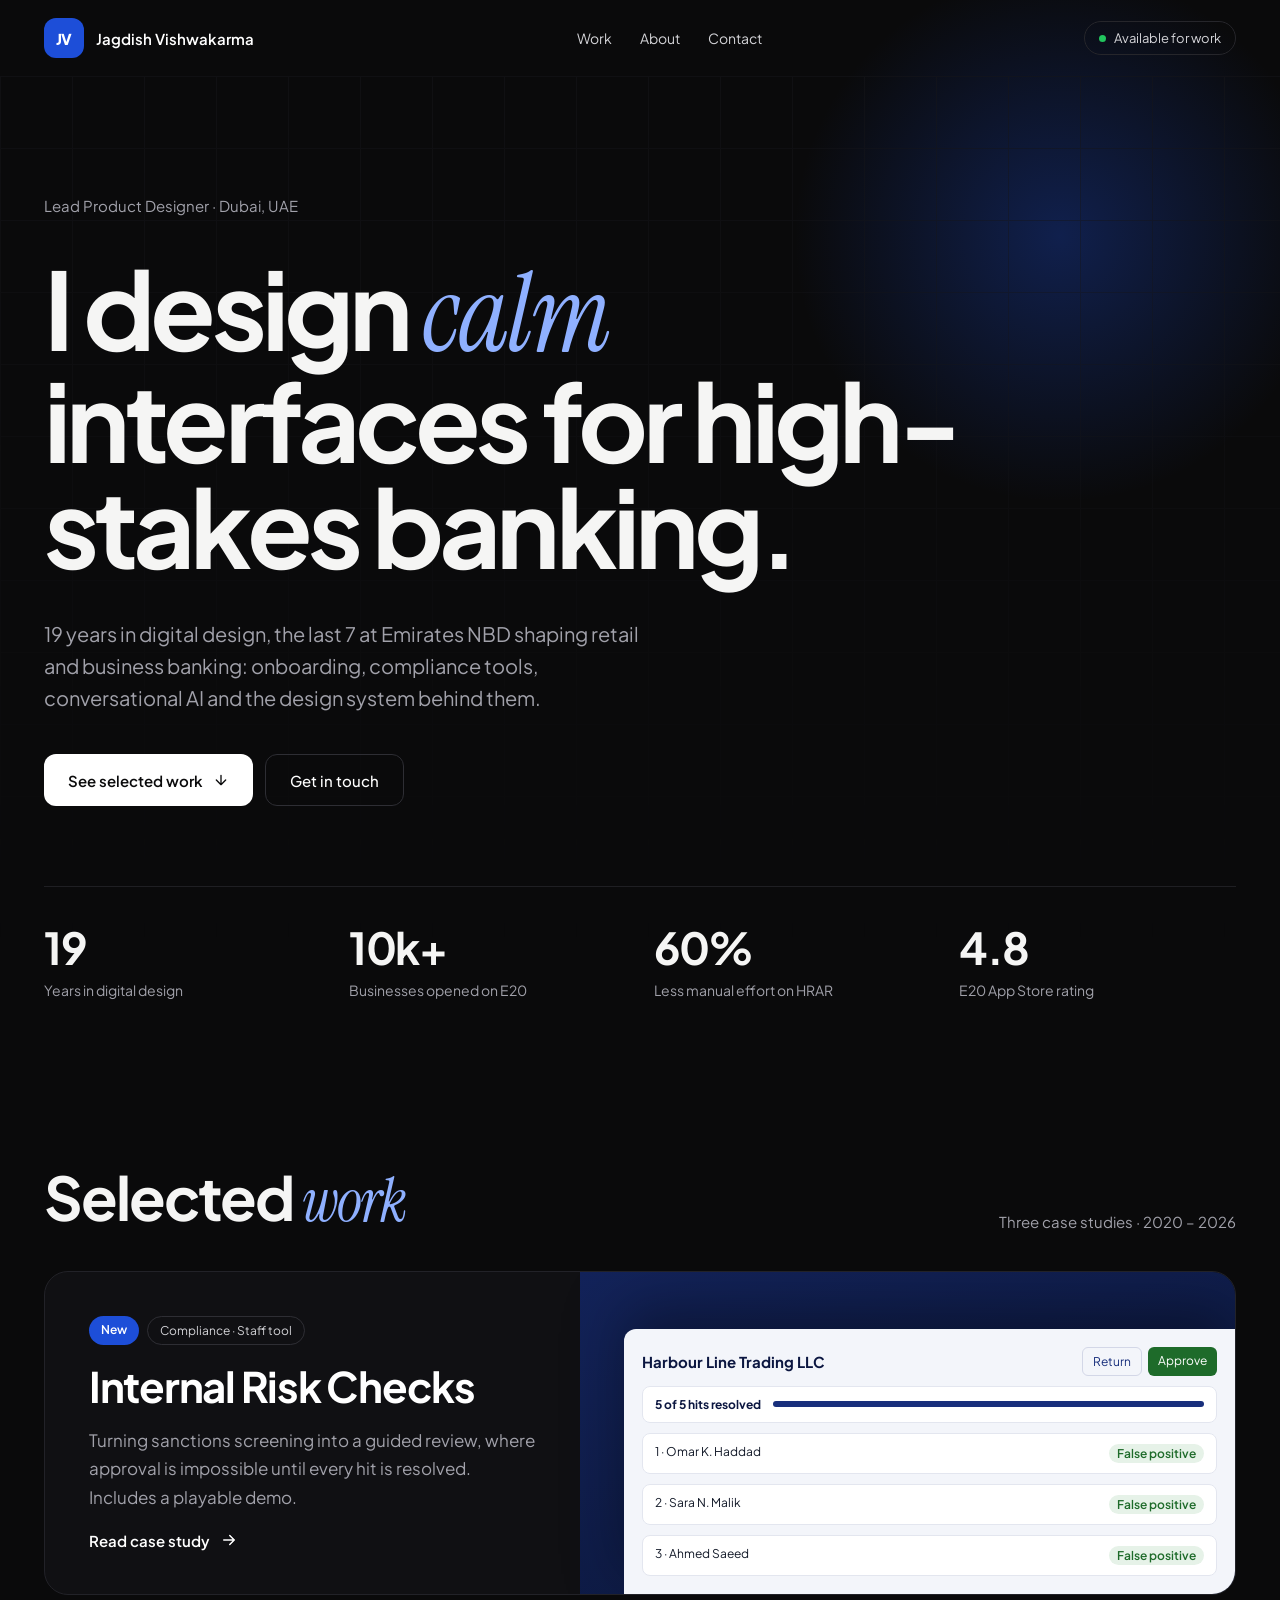
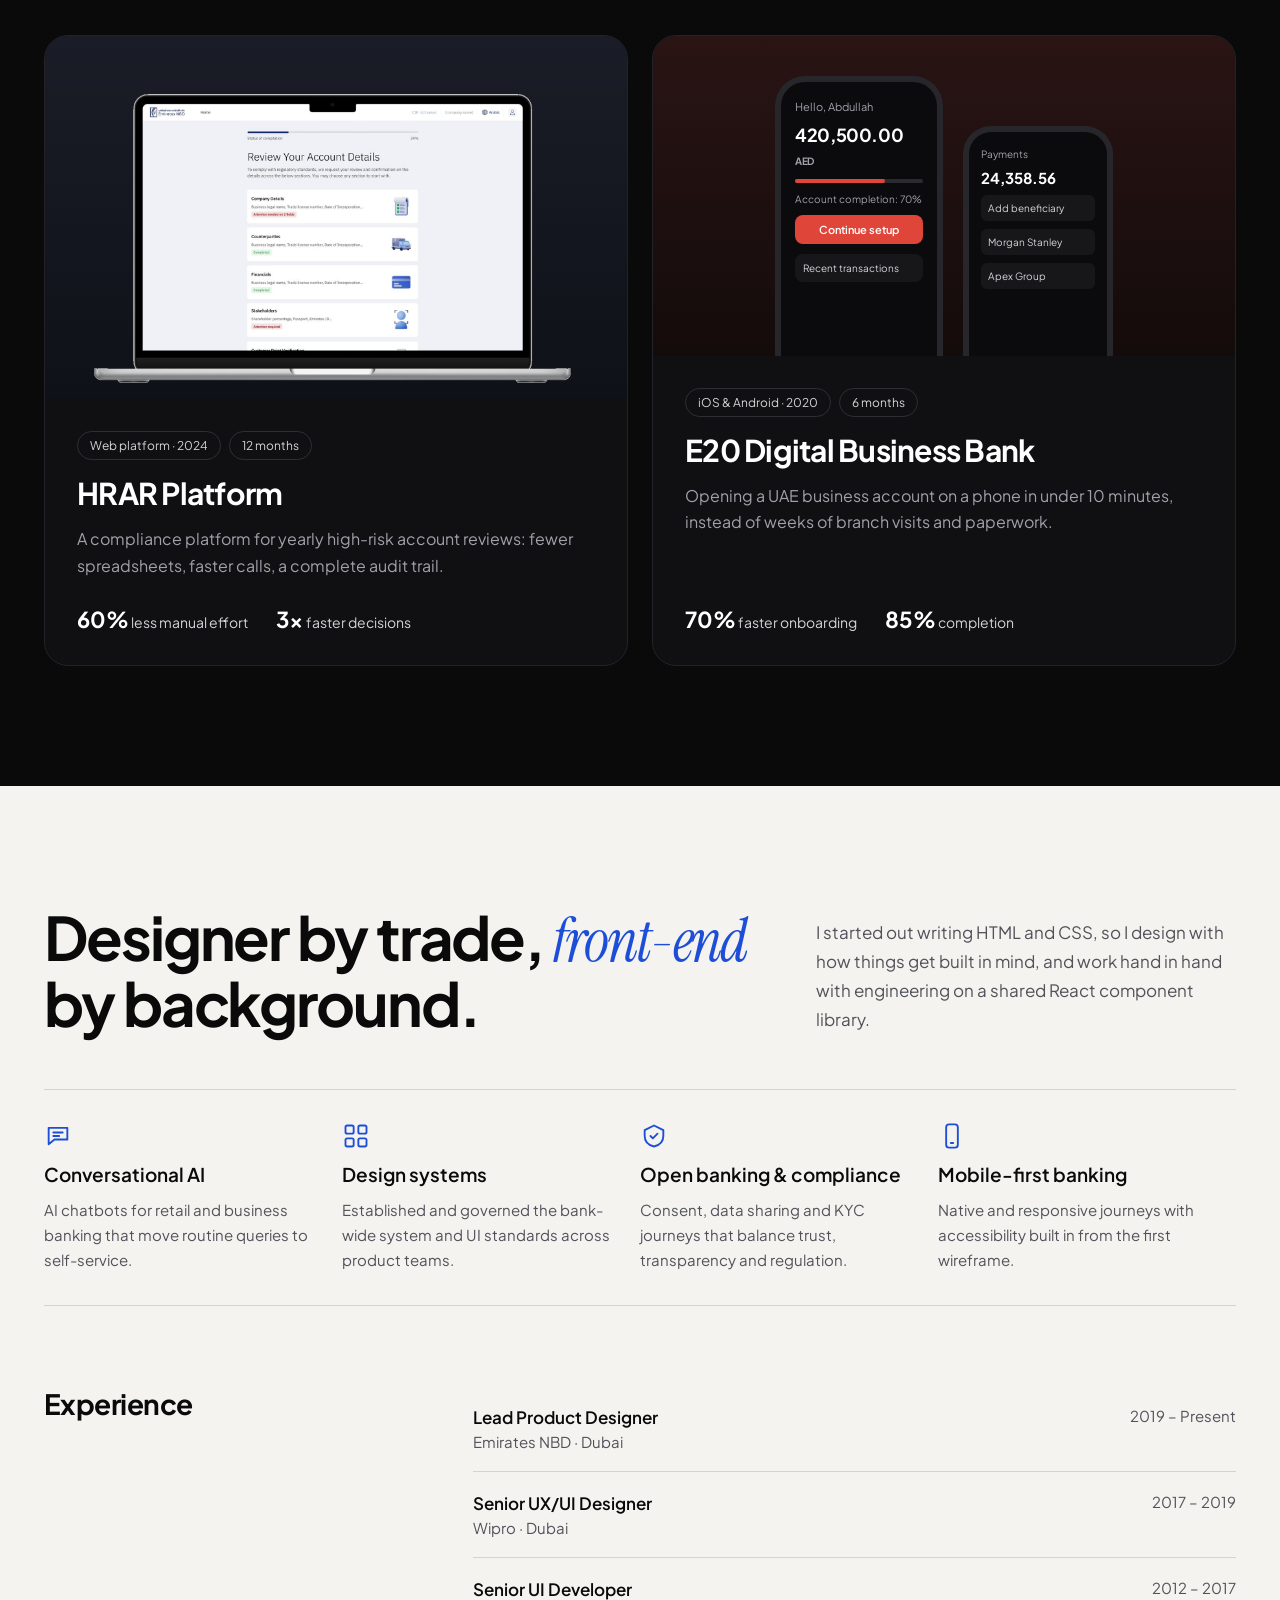
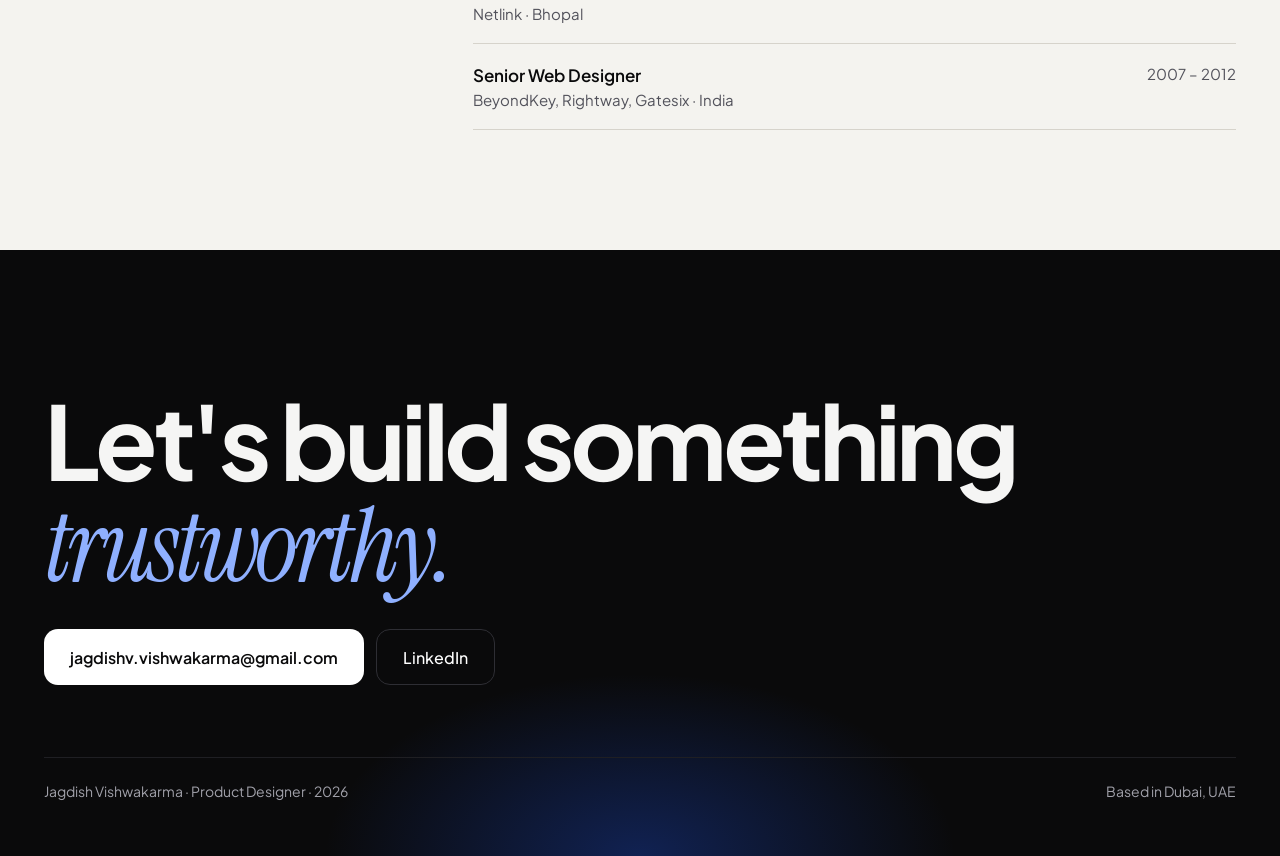
==== index.html @ 9ff54537 "Publish portfolio site Co-Authored-By: Claude Opus 5.5 <noreply@anthropic.com> Claude-Session: https" ====
<!doctype html>
<html lang="en">
<head>
<meta charset="utf-8">
<meta name="viewport" content="width=device-width, initial-scale=1">
<title>Jagdish Vishwakarma — Lead Product Designer</title>
<meta name="description" content="Lead Product Designer in Dubai. 19 years designing banking onboarding, compliance tools, conversational AI and design systems.">
<meta property="og:title" content="Jagdish Vishwakarma — Lead Product Designer">
<meta property="og:description" content="Lead Product Designer in Dubai. 19 years designing banking onboarding, compliance tools, conversational AI and design systems.">
<meta property="og:type" content="website">
<meta name="theme-color" content="#0A0A0B">
<link rel="icon" href="data:image/svg+xml,%3Csvg xmlns='http://www.w3.org/2000/svg' viewBox='0 0 64 64'%3E%3Crect width='64' height='64' rx='16' fill='%231D4ED8'/%3E%3Ctext x='32' y='42' font-family='Arial' font-weight='800' font-size='26' fill='white' text-anchor='middle'%3EJV%3C/text%3E%3C/svg%3E">
<link rel="preconnect" href="https://fonts.googleapis.com">
<link href="https://fonts.googleapis.com/css2?family=Instrument+Serif:ital@0;1&amp;family=Plus+Jakarta+Sans:wght@400;500;600;700;800&amp;display=swap" rel="stylesheet">
<style>
body{margin:0;background:#0A0A0B}
*{box-sizing:border-box}
a{color:#8FB0FF}a:hover{color:#C2D3FF}
a:focus-visible,button:focus-visible{outline:2px solid #6E95FF;outline-offset:3px}
@keyframes rise{from{opacity:0;transform:translateY(18px)}to{opacity:1;transform:none}}
@keyframes pulse{0%,100%{opacity:1}50%{opacity:.35}}
.rise{animation:rise .9s cubic-bezier(.2,.7,.2,1) both}
.card-link{transition:transform .35s cubic-bezier(.2,.7,.2,1),border-color .35s}
.card-link:hover{transform:translateY(-4px);border-color:#3A4870 !important}
@media (prefers-reduced-motion: reduce){.rise,.card-link{animation:none;transition:none}}
</style>
</head>
<body>
<div style="font-family: 'Plus Jakarta Sans', 'Segoe UI', sans-serif; background: #0A0A0B; color: #F5F5F4; overflow: hidden">

  <!-- Nav -->
  <header style="position: relative; z-index: 2">
    <div style="max-width: 1240px; margin: 0 auto; padding: 0 24px; min-height: 76px; display: flex; align-items: center; justify-content: space-between; gap: 16px; flex-wrap: wrap">
      <a href="./" aria-label="Jagdish Vishwakarma, home" style="display: flex; align-items: center; gap: 12px; color: #FFFFFF; text-decoration: none">
        <span style="width: 40px; height: 40px; border-radius: 12px; background: #1D4ED8; display: flex; align-items: center; justify-content: center; font-weight: 800; font-size: 15px; letter-spacing: -0.02em">JV</span>
        <span style="font-weight: 600; font-size: 15px">Jagdish Vishwakarma</span>
      </a>
      <nav aria-label="Main" style="display: flex; align-items: center; gap: 28px; font-size: 14px">
        <a href="#work" style="color: #D4D4D8; text-decoration: none">Work</a>
        <a href="#about" style="color: #D4D4D8; text-decoration: none">About</a>
        <a href="#contact" style="color: #D4D4D8; text-decoration: none">Contact</a>
      </nav>
      <span style="display: flex; align-items: center; gap: 8px; font-size: 13px; color: #D4D4D8; border: 1px solid #26262B; border-radius: 999px; padding: 8px 14px"><span style="width: 7px; height: 7px; border-radius: 50%; background: #22C55E; animation: pulse 2.4s infinite"></span>Available for work</span>
    </div>
  </header>

  <!-- Hero -->
  <section style="position: relative">
    <div aria-hidden="true" style="position: absolute; top: -220px; right: -160px; width: 760px; height: 760px; border-radius: 50%; background: radial-gradient(closest-side, rgba(29,78,216,0.32), rgba(29,78,216,0) 70%); pointer-events: none"></div>
    <div aria-hidden="true" style="position: absolute; inset: 0; background-image: linear-gradient(#16161A 1px, transparent 1px), linear-gradient(90deg, #16161A 1px, transparent 1px); background-size: 72px 72px; opacity: .55; pointer-events: none; mask-image: linear-gradient(180deg, #000 0%, transparent 85%); -webkit-mask-image: linear-gradient(180deg, #000 0%, transparent 85%)"></div>
    <div style="position: relative; max-width: 1240px; margin: 0 auto; padding: 120px 24px 96px; display: flex; flex-direction: column; gap: 40px">
      <span class="rise" style="font-size: 15px; color: #A1A1AA; display: flex; align-items: center; gap: 10px">Lead Product Designer · Dubai, UAE</span>
      <h1 class="rise" style="animation-delay: .08s; margin: 0; font-size: clamp(48px, 8.4vw, 118px); line-height: 0.98; font-weight: 700; letter-spacing: -0.045em; max-width: 1100px; text-wrap: balance">I design <span style="font-family: 'Instrument Serif', Georgia, serif; font-style: italic; font-weight: 400; letter-spacing: -0.02em; color: #8FB0FF">calm</span> interfaces for high-stakes banking.</h1>
      <p class="rise" style="animation-delay: .16s; margin: 0; max-width: 620px; font-size: 20px; line-height: 1.6; color: #A1A1AA; text-wrap: pretty">19 years in digital design, the last 7 at Emirates NBD shaping retail and business banking: onboarding, compliance tools, conversational AI and the design system behind them.</p>
      <div class="rise" style="animation-delay: .24s; display: flex; flex-wrap: wrap; gap: 12px">
        <a href="#work" style="min-height: 52px; padding: 0 24px; border-radius: 12px; background: #FFFFFF; color: #0A0A0B; text-decoration: none; font-size: 15px; font-weight: 600; display: flex; align-items: center; gap: 10px">See selected work
          <svg width="16" height="16" viewBox="0 0 24 24" fill="none" stroke="currentColor" stroke-width="2" stroke-linecap="round" stroke-linejoin="round"><path d="M12 5v14M5 12l7 7 7-7"></path></svg>
        </a>
        <a href="mailto:jagdishv.vishwakarma@gmail.com" style="min-height: 52px; padding: 0 24px; border-radius: 12px; border: 1px solid #2E2E34; color: #FFFFFF; text-decoration: none; font-size: 15px; font-weight: 500; display: flex; align-items: center">Get in touch</a>
      </div>

      <dl class="rise" style="animation-delay: .32s; margin: 40px 0 0; border-top: 1px solid #1F1F23; padding-top: 32px; display: grid; grid-template-columns: repeat(auto-fit, minmax(min(200px, 100%), 1fr)); gap: 28px">
        <div style="display: flex; flex-direction: column-reverse; gap: 6px"><dt style="font-size: 14px; color: #A1A1AA">Years in digital design</dt><dd style="margin: 0; font-size: 44px; font-weight: 700; letter-spacing: -0.03em">19</dd></div>
        <div style="display: flex; flex-direction: column-reverse; gap: 6px"><dt style="font-size: 14px; color: #A1A1AA">Businesses opened on E20</dt><dd style="margin: 0; font-size: 44px; font-weight: 700; letter-spacing: -0.03em">10k+</dd></div>
        <div style="display: flex; flex-direction: column-reverse; gap: 6px"><dt style="font-size: 14px; color: #A1A1AA">Less manual effort on HRAR</dt><dd style="margin: 0; font-size: 44px; font-weight: 700; letter-spacing: -0.03em">60%</dd></div>
        <div style="display: flex; flex-direction: column-reverse; gap: 6px"><dt style="font-size: 14px; color: #A1A1AA">E20 App Store rating</dt><dd style="margin: 0; font-size: 44px; font-weight: 700; letter-spacing: -0.03em">4.8</dd></div>
      </dl>
    </div>
  </section>

  <!-- Selected work -->
  <section id="work" style="background: #0A0A0B">
    <div style="max-width: 1240px; margin: 0 auto; padding: 72px 24px 120px; display: flex; flex-direction: column; gap: 40px">
      <div style="display: flex; flex-wrap: wrap; justify-content: space-between; align-items: flex-end; gap: 16px">
        <h2 style="margin: 0; font-size: clamp(36px, 5vw, 60px); line-height: 1; font-weight: 700; letter-spacing: -0.035em">Selected <span style="font-family: 'Instrument Serif', Georgia, serif; font-style: italic; font-weight: 400; color: #8FB0FF">work</span></h2>
        <span style="font-size: 15px; color: #A1A1AA">Three case studies · 2020 – 2026</span>
      </div>

      <!-- Featured: Risk checks -->
      <a href="risk-checks.html" class="card-link" style="display: flex; flex-wrap: wrap; text-decoration: none; color: inherit; background: #101013; border: 1px solid #222228; border-radius: 24px; overflow: hidden">
        <div style="flex: 1 1 400px; min-width: 0; padding: 44px; display: flex; flex-direction: column; gap: 20px; justify-content: space-between">
          <div style="display: flex; flex-direction: column; gap: 18px">
            <span style="display: flex; flex-wrap: wrap; gap: 8px">
              <span style="font-size: 12px; font-weight: 600; color: #FFFFFF; background: #1D4ED8; border-radius: 999px; padding: 6px 12px">New</span>
              <span style="font-size: 12px; color: #D4D4D8; border: 1px solid #2E2E34; border-radius: 999px; padding: 6px 12px">Compliance · Staff tool</span>
            </span>
            <h3 style="margin: 0; font-size: clamp(30px, 3.4vw, 42px); line-height: 1.08; font-weight: 700; letter-spacing: -0.03em; color: #FFFFFF">Internal Risk Checks</h3>
            <p style="margin: 0; font-size: 17px; line-height: 1.65; color: #A1A1AA">Turning sanctions screening into a guided review, where approval is impossible until every hit is resolved. Includes a playable demo.</p>
          </div>
          <span style="display: flex; align-items: center; gap: 10px; font-size: 15px; font-weight: 600; color: #FFFFFF">Read case study
            <svg width="18" height="18" viewBox="0 0 24 24" fill="none" stroke="currentColor" stroke-width="2" stroke-linecap="round" stroke-linejoin="round"><path d="M5 12h14M13 6l6 6-6 6"></path></svg>
          </span>
        </div>
        <div style="flex: 1.3 1 480px; min-width: 0; background: linear-gradient(160deg, #13235A 0%, #0B1638 100%); padding: 44px 0 0 44px; display: flex; align-items: flex-end">
          <div style="width: 100%; background: #F3F5FA; border-radius: 12px 0 0 0; padding: 18px; color: #111827; font-size: 12px; display: flex; flex-direction: column; gap: 10px; box-shadow: 0 -20px 60px rgba(0,0,0,0.35)">
            <div style="display: flex; justify-content: space-between; align-items: center; gap: 12px; flex-wrap: wrap">
              <strong style="font-size: 15px; color: #0B1640">Harbour Line Trading LLC</strong>
              <span style="display: flex; gap: 6px"><span style="padding: 6px 10px; border-radius: 6px; border: 1px solid #D3D7E7; color: #182F7C">Return</span><span style="padding: 6px 10px; border-radius: 6px; background: #1E6B2A; color: #FFFFFF">Approve</span></span>
            </div>
            <div style="background: #FFFFFF; border: 1px solid #E3E6EF; border-radius: 8px; padding: 10px 12px; display: flex; align-items: center; gap: 12px"><strong style="color: #0B1640">5 of 5 hits resolved</strong><span style="flex: 1; height: 6px; background: #182F7C; border-radius: 99px"></span></div>
            <div style="background: #FFFFFF; border: 1px solid #E3E6EF; border-radius: 8px; padding: 10px 12px; display: flex; justify-content: space-between"><span>1 · Omar K. Haddad</span><span style="font-weight: 600; color: #1E6B2A; background: #E6F2E8; border-radius: 99px; padding: 2px 8px">False positive</span></div>
            <div style="background: #FFFFFF; border: 1px solid #E3E6EF; border-radius: 8px; padding: 10px 12px; display: flex; justify-content: space-between"><span>2 · Sara N. Malik</span><span style="font-weight: 600; color: #1E6B2A; background: #E6F2E8; border-radius: 99px; padding: 2px 8px">False positive</span></div>
            <div style="background: #FFFFFF; border: 1px solid #E3E6EF; border-radius: 8px; padding: 10px 12px; display: flex; justify-content: space-between"><span>3 · Ahmed Saeed</span><span style="font-weight: 600; color: #1E6B2A; background: #E6F2E8; border-radius: 99px; padding: 2px 8px">False positive</span></div>
          </div>
        </div>
      </a>

      <div style="display: grid; grid-template-columns: repeat(auto-fit, minmax(min(460px, 100%), 1fr)); gap: 24px">
        <!-- HRAR -->
        <a href="hrar.html" class="card-link" style="display: flex; flex-direction: column; text-decoration: none; color: inherit; background: #101013; border: 1px solid #222228; border-radius: 24px; overflow: hidden">
          <div style="background: linear-gradient(180deg, #1A1D27 0%, #0F1118 100%); padding: 40px 32px 0; display: flex; justify-content: center; align-items: flex-end; min-height: 300px">
            <img src="assets/hrar-laptop-review.png" alt="HRAR review screen on a laptop" style="width: 100%; max-width: 520px; display: block">
          </div>
          <div style="padding: 32px; display: flex; flex-direction: column; gap: 14px; flex: 1">
            <span style="display: flex; flex-wrap: wrap; gap: 8px"><span style="font-size: 12px; color: #D4D4D8; border: 1px solid #2E2E34; border-radius: 999px; padding: 6px 12px">Web platform · 2024</span><span style="font-size: 12px; color: #D4D4D8; border: 1px solid #2E2E34; border-radius: 999px; padding: 6px 12px">12 months</span></span>
            <h3 style="margin: 0; font-size: 30px; font-weight: 700; letter-spacing: -0.025em; color: #FFFFFF">HRAR Platform</h3>
            <p style="margin: 0; font-size: 16px; line-height: 1.65; color: #A1A1AA">A compliance platform for yearly high-risk account reviews: fewer spreadsheets, faster calls, a complete audit trail.</p>
            <span style="margin-top: auto; padding-top: 12px; display: flex; gap: 28px; flex-wrap: wrap; font-size: 14px; color: #D4D4D8"><span><strong style="font-size: 22px; color: #FFFFFF">60%</strong> less manual effort</span><span><strong style="font-size: 22px; color: #FFFFFF">3×</strong> faster decisions</span></span>
          </div>
        </a>

        <!-- E20 -->
        <a href="e20.html" class="card-link" style="display: flex; flex-direction: column; text-decoration: none; color: inherit; background: #101013; border: 1px solid #222228; border-radius: 24px; overflow: hidden">
          <div style="background: linear-gradient(180deg, #2A1414 0%, #140B0B 100%); padding: 40px 32px 0; display: flex; justify-content: center; align-items: flex-end; gap: 20px; min-height: 300px; overflow: hidden">
            <div style="width: 168px; height: 280px; flex: none; background: #0B0B0D; border: 6px solid #26262B; border-bottom: 0; border-radius: 30px 30px 0 0; padding: 18px 14px 0; display: flex; flex-direction: column; gap: 10px">
              <span style="font-size: 11px; color: #A1A1AA">Hello, Abdullah</span>
              <span style="font-size: 18px; font-weight: 700; color: #FFFFFF; letter-spacing: -0.02em">420,500.00 <span style="font-size: 10px; color: #A1A1AA">AED</span></span>
              <span style="height: 4px; background: #2A2A30; border-radius: 99px; display: flex"><span style="width: 70%; background: #E0453A; border-radius: 99px"></span></span>
              <span style="font-size: 10px; color: #A1A1AA">Account completion: 70%</span>
              <span style="background: #E0453A; color: #FFFFFF; border-radius: 8px; padding: 8px; font-size: 11px; font-weight: 600; text-align: center">Continue setup</span>
              <span style="background: #17171A; border-radius: 8px; padding: 8px; font-size: 10px; color: #D4D4D8">Recent transactions</span>
            </div>
            <div style="width: 150px; height: 230px; flex: none; background: #0B0B0D; border: 6px solid #26262B; border-bottom: 0; border-radius: 28px 28px 0 0; padding: 16px 12px 0; display: flex; flex-direction: column; gap: 8px">
              <span style="font-size: 10px; color: #A1A1AA">Payments</span>
              <span style="font-size: 15px; font-weight: 700; color: #FFFFFF">24,358.56</span>
              <span style="background: #17171A; border-radius: 6px; padding: 7px; font-size: 10px; color: #D4D4D8">Add beneficiary</span>
              <span style="background: #17171A; border-radius: 6px; padding: 7px; font-size: 10px; color: #D4D4D8">Morgan Stanley</span>
              <span style="background: #17171A; border-radius: 6px; padding: 7px; font-size: 10px; color: #D4D4D8">Apex Group</span>
            </div>
          </div>
          <div style="padding: 32px; display: flex; flex-direction: column; gap: 14px; flex: 1">
            <span style="display: flex; flex-wrap: wrap; gap: 8px"><span style="font-size: 12px; color: #D4D4D8; border: 1px solid #2E2E34; border-radius: 999px; padding: 6px 12px">iOS &amp; Android · 2020</span><span style="font-size: 12px; color: #D4D4D8; border: 1px solid #2E2E34; border-radius: 999px; padding: 6px 12px">6 months</span></span>
            <h3 style="margin: 0; font-size: 30px; font-weight: 700; letter-spacing: -0.025em; color: #FFFFFF">E20 Digital Business Bank</h3>
            <p style="margin: 0; font-size: 16px; line-height: 1.65; color: #A1A1AA">Opening a UAE business account on a phone in under 10 minutes, instead of weeks of branch visits and paperwork.</p>
            <span style="margin-top: auto; padding-top: 12px; display: flex; gap: 28px; flex-wrap: wrap; font-size: 14px; color: #D4D4D8"><span><strong style="font-size: 22px; color: #FFFFFF">70%</strong> faster onboarding</span><span><strong style="font-size: 22px; color: #FFFFFF">85%</strong> completion</span></span>
          </div>
        </a>
      </div>
    </div>
  </section>

  <!-- What I bring -->
  <section id="about" style="background: #F4F3EF; color: #0A0A0B">
    <div style="max-width: 1240px; margin: 0 auto; padding: 120px 24px; display: flex; flex-direction: column; gap: 56px">
      <div style="display: flex; flex-wrap: wrap; gap: 40px; justify-content: space-between; align-items: flex-end">
        <h2 style="margin: 0; max-width: 720px; font-size: clamp(36px, 5vw, 60px); line-height: 1.02; font-weight: 700; letter-spacing: -0.035em">Designer by trade, <span style="font-family: 'Instrument Serif', Georgia, serif; font-style: italic; font-weight: 400; color: #1D4ED8">front-end</span> by background.</h2>
        <p style="margin: 0; max-width: 420px; font-size: 17px; line-height: 1.7; color: #52525B">I started out writing HTML and CSS, so I design with how things get built in mind, and work hand in hand with engineering on a shared React component library.</p>
      </div>
      <div style="display: grid; grid-template-columns: repeat(auto-fit, minmax(min(260px, 100%), 1fr)); gap: 0; border-top: 1px solid #D6D3CB">
        <div style="padding: 32px 28px 32px 0; border-bottom: 1px solid #D6D3CB; display: flex; flex-direction: column; gap: 12px">
          <svg width="28" height="28" viewBox="0 0 24 24" fill="none" stroke="#1D4ED8" stroke-width="1.6" stroke-linecap="round" stroke-linejoin="round"><path d="M4 5h16v10H9l-5 4z"></path><path d="M8 9h8M8 12h5"></path></svg>
          <h3 style="margin: 0; font-size: 19px; font-weight: 600">Conversational AI</h3>
          <p style="margin: 0; font-size: 15px; line-height: 1.65; color: #52525B">AI chatbots for retail and business banking that move routine queries to self-service.</p>
        </div>
        <div style="padding: 32px 28px 32px 0; border-bottom: 1px solid #D6D3CB; display: flex; flex-direction: column; gap: 12px">
          <svg width="28" height="28" viewBox="0 0 24 24" fill="none" stroke="#1D4ED8" stroke-width="1.6" stroke-linecap="round" stroke-linejoin="round"><rect x="3" y="3" width="7" height="7" rx="1.5"></rect><rect x="14" y="3" width="7" height="7" rx="1.5"></rect><rect x="3" y="14" width="7" height="7" rx="1.5"></rect><rect x="14" y="14" width="7" height="7" rx="1.5"></rect></svg>
          <h3 style="margin: 0; font-size: 19px; font-weight: 600">Design systems</h3>
          <p style="margin: 0; font-size: 15px; line-height: 1.65; color: #52525B">Established and governed the bank-wide system and UI standards across product teams.</p>
        </div>
        <div style="padding: 32px 28px 32px 0; border-bottom: 1px solid #D6D3CB; display: flex; flex-direction: column; gap: 12px">
          <svg width="28" height="28" viewBox="0 0 24 24" fill="none" stroke="#1D4ED8" stroke-width="1.6" stroke-linecap="round" stroke-linejoin="round"><path d="M12 3l8 4v5c0 5-3.5 8-8 9-4.5-1-8-4-8-9V7z"></path><path d="M9 12l2 2 4-4"></path></svg>
          <h3 style="margin: 0; font-size: 19px; font-weight: 600">Open banking &amp; compliance</h3>
          <p style="margin: 0; font-size: 15px; line-height: 1.65; color: #52525B">Consent, data sharing and KYC journeys that balance trust, transparency and regulation.</p>
        </div>
        <div style="padding: 32px 28px 32px 0; border-bottom: 1px solid #D6D3CB; display: flex; flex-direction: column; gap: 12px">
          <svg width="28" height="28" viewBox="0 0 24 24" fill="none" stroke="#1D4ED8" stroke-width="1.6" stroke-linecap="round" stroke-linejoin="round"><rect x="7" y="2" width="10" height="20" rx="2.5"></rect><path d="M11 18h2"></path></svg>
          <h3 style="margin: 0; font-size: 19px; font-weight: 600">Mobile-first banking</h3>
          <p style="margin: 0; font-size: 15px; line-height: 1.65; color: #52525B">Native and responsive journeys with accessibility built in from the first wireframe.</p>
        </div>
      </div>

      <!-- Experience -->
      <div style="display: flex; flex-wrap: wrap; gap: 24px 48px; padding-top: 24px">
        <h3 style="flex: 1 1 280px; margin: 0; font-size: 28px; font-weight: 700; letter-spacing: -0.02em">Experience</h3>
        <ol style="flex: 2 1 560px; min-width: 0; list-style: none; margin: 0; padding: 0; display: flex; flex-direction: column">
          <li style="display: flex; flex-wrap: wrap; justify-content: space-between; gap: 8px 24px; padding: 20px 0; border-bottom: 1px solid #D6D3CB"><span style="display: flex; flex-direction: column; gap: 4px"><strong style="font-size: 17px; font-weight: 600">Lead Product Designer</strong><span style="font-size: 15px; color: #52525B">Emirates NBD · Dubai</span></span><span style="font-size: 15px; color: #52525B">2019 – Present</span></li>
          <li style="display: flex; flex-wrap: wrap; justify-content: space-between; gap: 8px 24px; padding: 20px 0; border-bottom: 1px solid #D6D3CB"><span style="display: flex; flex-direction: column; gap: 4px"><strong style="font-size: 17px; font-weight: 600">Senior UX/UI Designer</strong><span style="font-size: 15px; color: #52525B">Wipro · Dubai</span></span><span style="font-size: 15px; color: #52525B">2017 – 2019</span></li>
          <li style="display: flex; flex-wrap: wrap; justify-content: space-between; gap: 8px 24px; padding: 20px 0; border-bottom: 1px solid #D6D3CB"><span style="display: flex; flex-direction: column; gap: 4px"><strong style="font-size: 17px; font-weight: 600">Senior UI Developer</strong><span style="font-size: 15px; color: #52525B">Netlink · Bhopal</span></span><span style="font-size: 15px; color: #52525B">2012 – 2017</span></li>
          <li style="display: flex; flex-wrap: wrap; justify-content: space-between; gap: 8px 24px; padding: 20px 0; border-bottom: 1px solid #D6D3CB"><span style="display: flex; flex-direction: column; gap: 4px"><strong style="font-size: 17px; font-weight: 600">Senior Web Designer</strong><span style="font-size: 15px; color: #52525B">BeyondKey, Rightway, Gatesix · India</span></span><span style="font-size: 15px; color: #52525B">2007 – 2012</span></li>
        </ol>
      </div>
    </div>
  </section>

  <!-- Contact -->
  <footer id="contact" style="position: relative; background: #0A0A0B">
    <div aria-hidden="true" style="position: absolute; bottom: -260px; left: 50%; transform: translateX(-50%); width: 900px; height: 520px; border-radius: 50%; background: radial-gradient(closest-side, rgba(29,78,216,0.35), rgba(29,78,216,0) 70%); pointer-events: none"></div>
    <div style="position: relative; max-width: 1240px; margin: 0 auto; padding: 140px 24px 56px; display: flex; flex-direction: column; gap: 72px">
      <div style="display: flex; flex-direction: column; gap: 32px; align-items: flex-start">
        <h2 style="margin: 0; font-size: clamp(48px, 8vw, 112px); line-height: 0.98; font-weight: 700; letter-spacing: -0.045em">Let's build something <span style="font-family: 'Instrument Serif', Georgia, serif; font-style: italic; font-weight: 400; color: #8FB0FF">trustworthy.</span></h2>
        <div style="display: flex; flex-wrap: wrap; gap: 12px">
          <a href="mailto:jagdishv.vishwakarma@gmail.com" style="min-height: 56px; padding: 0 26px; border-radius: 14px; background: #FFFFFF; color: #0A0A0B; text-decoration: none; font-size: 16px; font-weight: 600; display: flex; align-items: center">jagdishv.vishwakarma@gmail.com</a>
          <a href="https://www.linkedin.com/in/jvishwakarma" style="min-height: 56px; padding: 0 26px; border-radius: 14px; border: 1px solid #2E2E34; color: #FFFFFF; text-decoration: none; font-size: 16px; font-weight: 500; display: flex; align-items: center">LinkedIn</a>
        </div>
      </div>
      <div style="border-top: 1px solid #1F1F23; padding-top: 24px; display: flex; flex-wrap: wrap; gap: 16px; justify-content: space-between; font-size: 14px; color: #A1A1AA">
        <span>Jagdish Vishwakarma · Product Designer · 2026</span>
        <span>Based in Dubai, UAE</span>
      </div>
    </div>
  </footer>
</div>
</body>
</html>
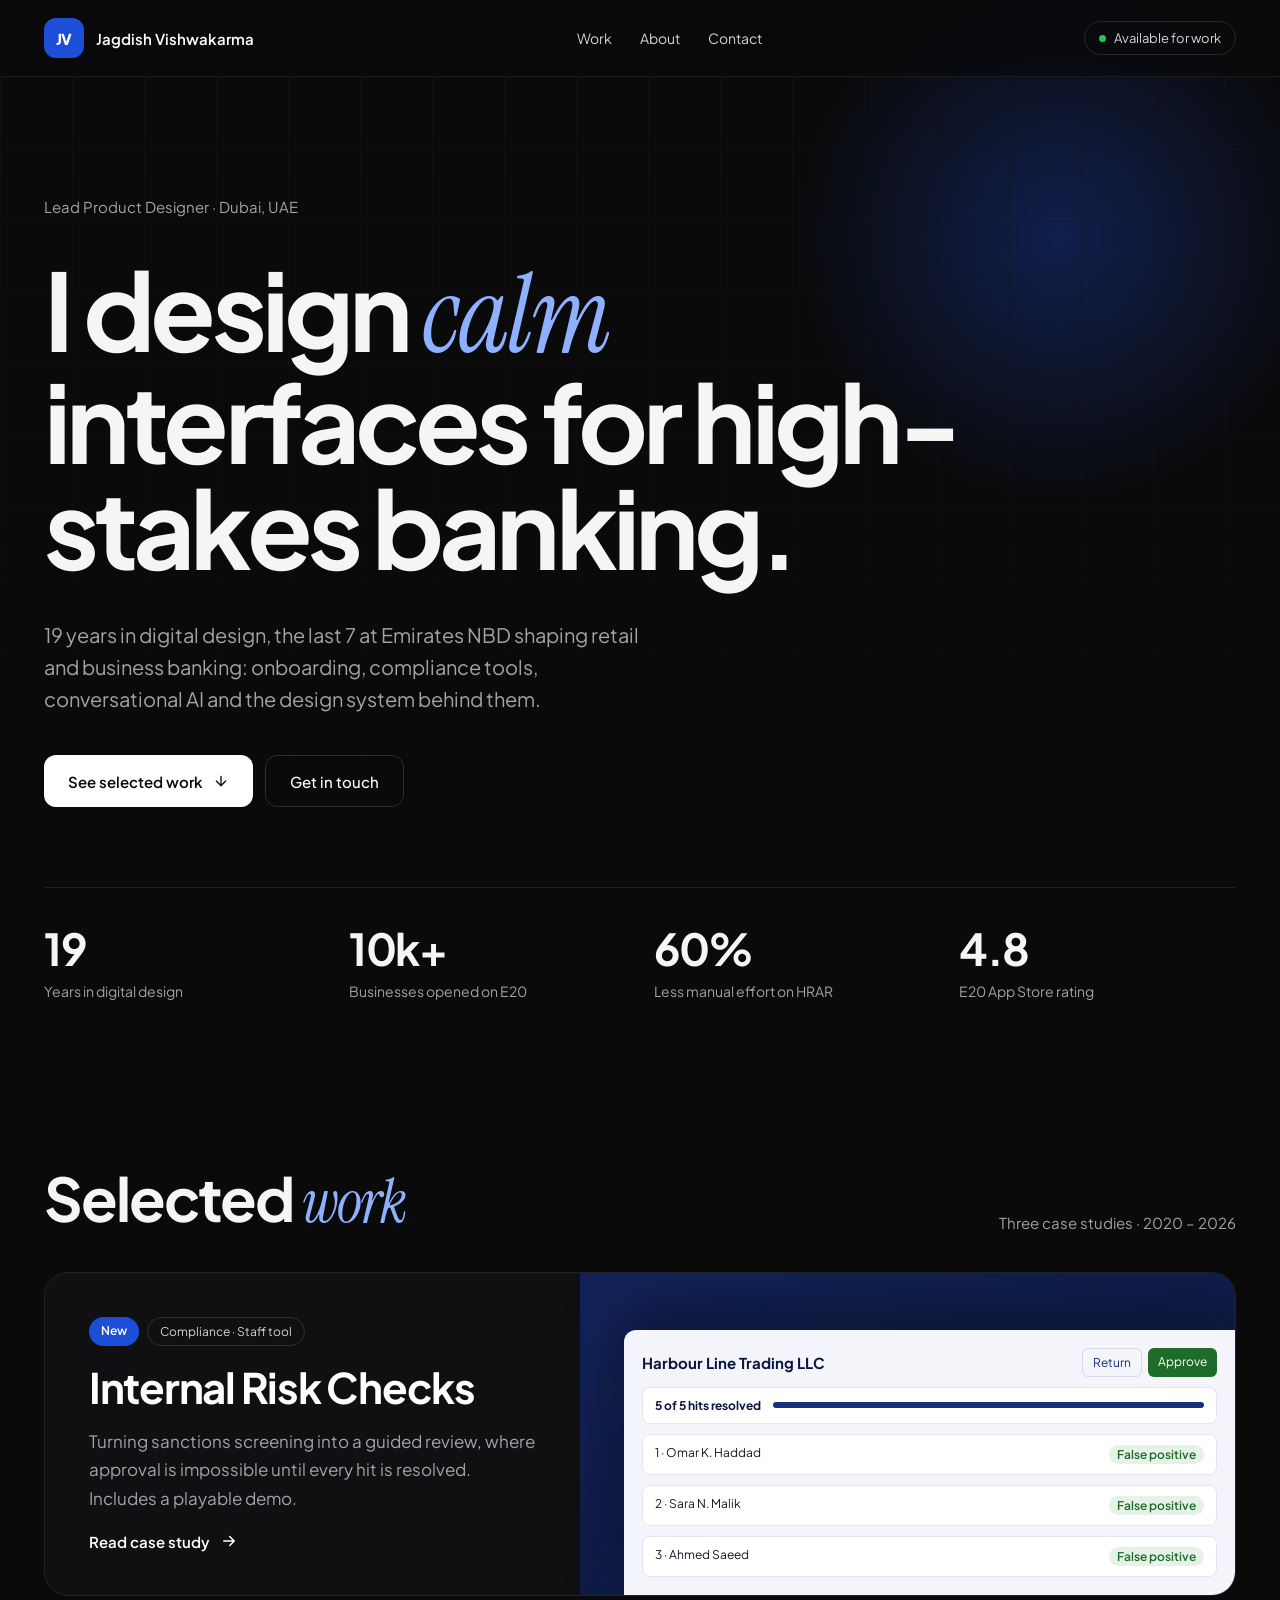
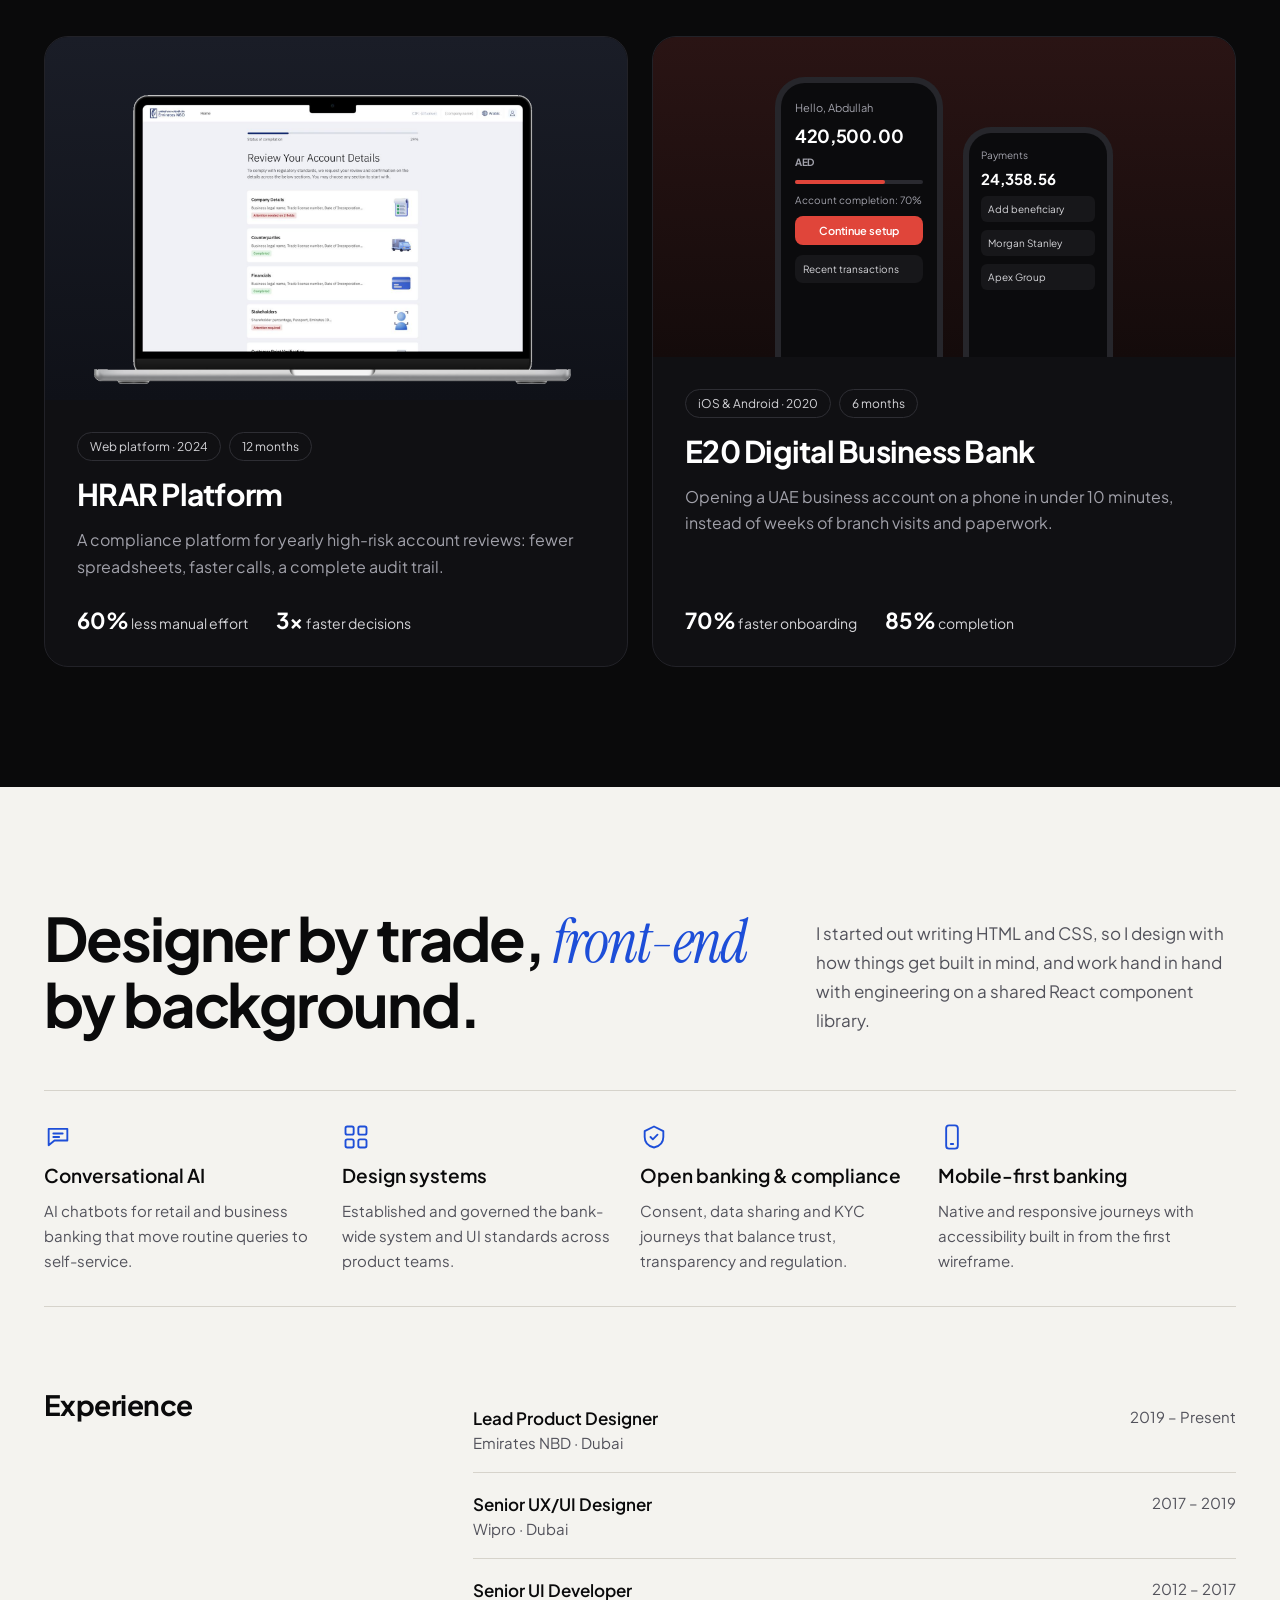
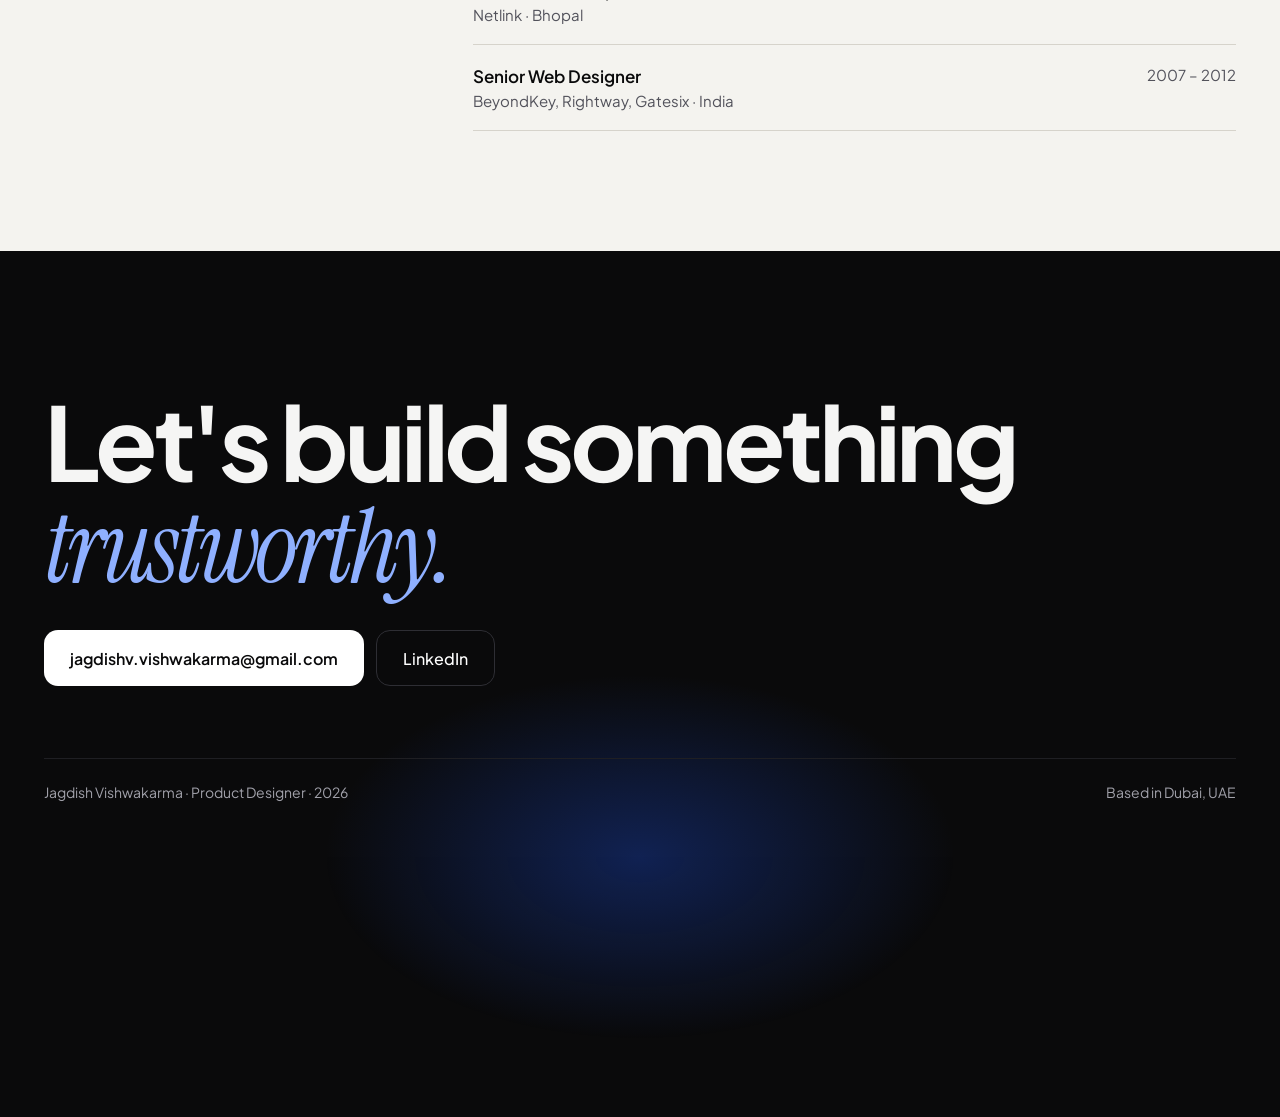
==== commit 3f7eee53: "Fix header disappearing after in-page navigation; make header sticky The page wrapper used overflow:" ====
--- a/index.html
+++ b/index.html
@@ -13,6 +13,9 @@
 <link rel="preconnect" href="https://fonts.googleapis.com">
 <link href="https://fonts.googleapis.com/css2?family=Instrument+Serif:ital@0;1&amp;family=Plus+Jakarta+Sans:wght@400;500;600;700;800&amp;display=swap" rel="stylesheet">
 <style>
+html{scroll-behavior:smooth}
+[id]{scroll-margin-top:84px}
+@media (max-width:640px){.hide-sm{display:none !important}}
 body{margin:0;background:#0A0A0B}
 *{box-sizing:border-box}
 a{color:#8FB0FF}a:hover{color:#C2D3FF}
@@ -22,25 +25,25 @@
 .rise{animation:rise .9s cubic-bezier(.2,.7,.2,1) both}
 .card-link{transition:transform .35s cubic-bezier(.2,.7,.2,1),border-color .35s}
 .card-link:hover{transform:translateY(-4px);border-color:#3A4870 !important}
-@media (prefers-reduced-motion: reduce){.rise,.card-link{animation:none;transition:none}}
+@media (prefers-reduced-motion: reduce){.rise,.card-link{animation:none;transition:none}html{scroll-behavior:auto}}
 </style>
 </head>
 <body>
-<div style="font-family: 'Plus Jakarta Sans', 'Segoe UI', sans-serif; background: #0A0A0B; color: #F5F5F4; overflow: hidden">
+<div style="font-family: 'Plus Jakarta Sans', 'Segoe UI', sans-serif; background: #0A0A0B; color: #F5F5F4; overflow-x: clip">
 
   <!-- Nav -->
-  <header style="position: relative; z-index: 2">
+  <header style="position: sticky; top: 0; z-index: 50; background: rgba(10,10,11,0.82); backdrop-filter: saturate(160%) blur(14px); -webkit-backdrop-filter: saturate(160%) blur(14px); border-bottom: 1px solid rgba(255,255,255,0.06)">
     <div style="max-width: 1240px; margin: 0 auto; padding: 0 24px; min-height: 76px; display: flex; align-items: center; justify-content: space-between; gap: 16px; flex-wrap: wrap">
       <a href="./" aria-label="Jagdish Vishwakarma, home" style="display: flex; align-items: center; gap: 12px; color: #FFFFFF; text-decoration: none">
         <span style="width: 40px; height: 40px; border-radius: 12px; background: #1D4ED8; display: flex; align-items: center; justify-content: center; font-weight: 800; font-size: 15px; letter-spacing: -0.02em">JV</span>
-        <span style="font-weight: 600; font-size: 15px">Jagdish Vishwakarma</span>
+        <span class="hide-sm" style="font-weight: 600; font-size: 15px">Jagdish Vishwakarma</span>
       </a>
       <nav aria-label="Main" style="display: flex; align-items: center; gap: 28px; font-size: 14px">
         <a href="#work" style="color: #D4D4D8; text-decoration: none">Work</a>
         <a href="#about" style="color: #D4D4D8; text-decoration: none">About</a>
         <a href="#contact" style="color: #D4D4D8; text-decoration: none">Contact</a>
       </nav>
-      <span style="display: flex; align-items: center; gap: 8px; font-size: 13px; color: #D4D4D8; border: 1px solid #26262B; border-radius: 999px; padding: 8px 14px"><span style="width: 7px; height: 7px; border-radius: 50%; background: #22C55E; animation: pulse 2.4s infinite"></span>Available for work</span>
+      <span class="hide-sm" style="display: flex; align-items: center; gap: 8px; font-size: 13px; color: #D4D4D8; border: 1px solid #26262B; border-radius: 999px; padding: 8px 14px"><span style="width: 7px; height: 7px; border-radius: 50%; background: #22C55E; animation: pulse 2.4s infinite"></span>Available for work</span>
     </div>
   </header>
 
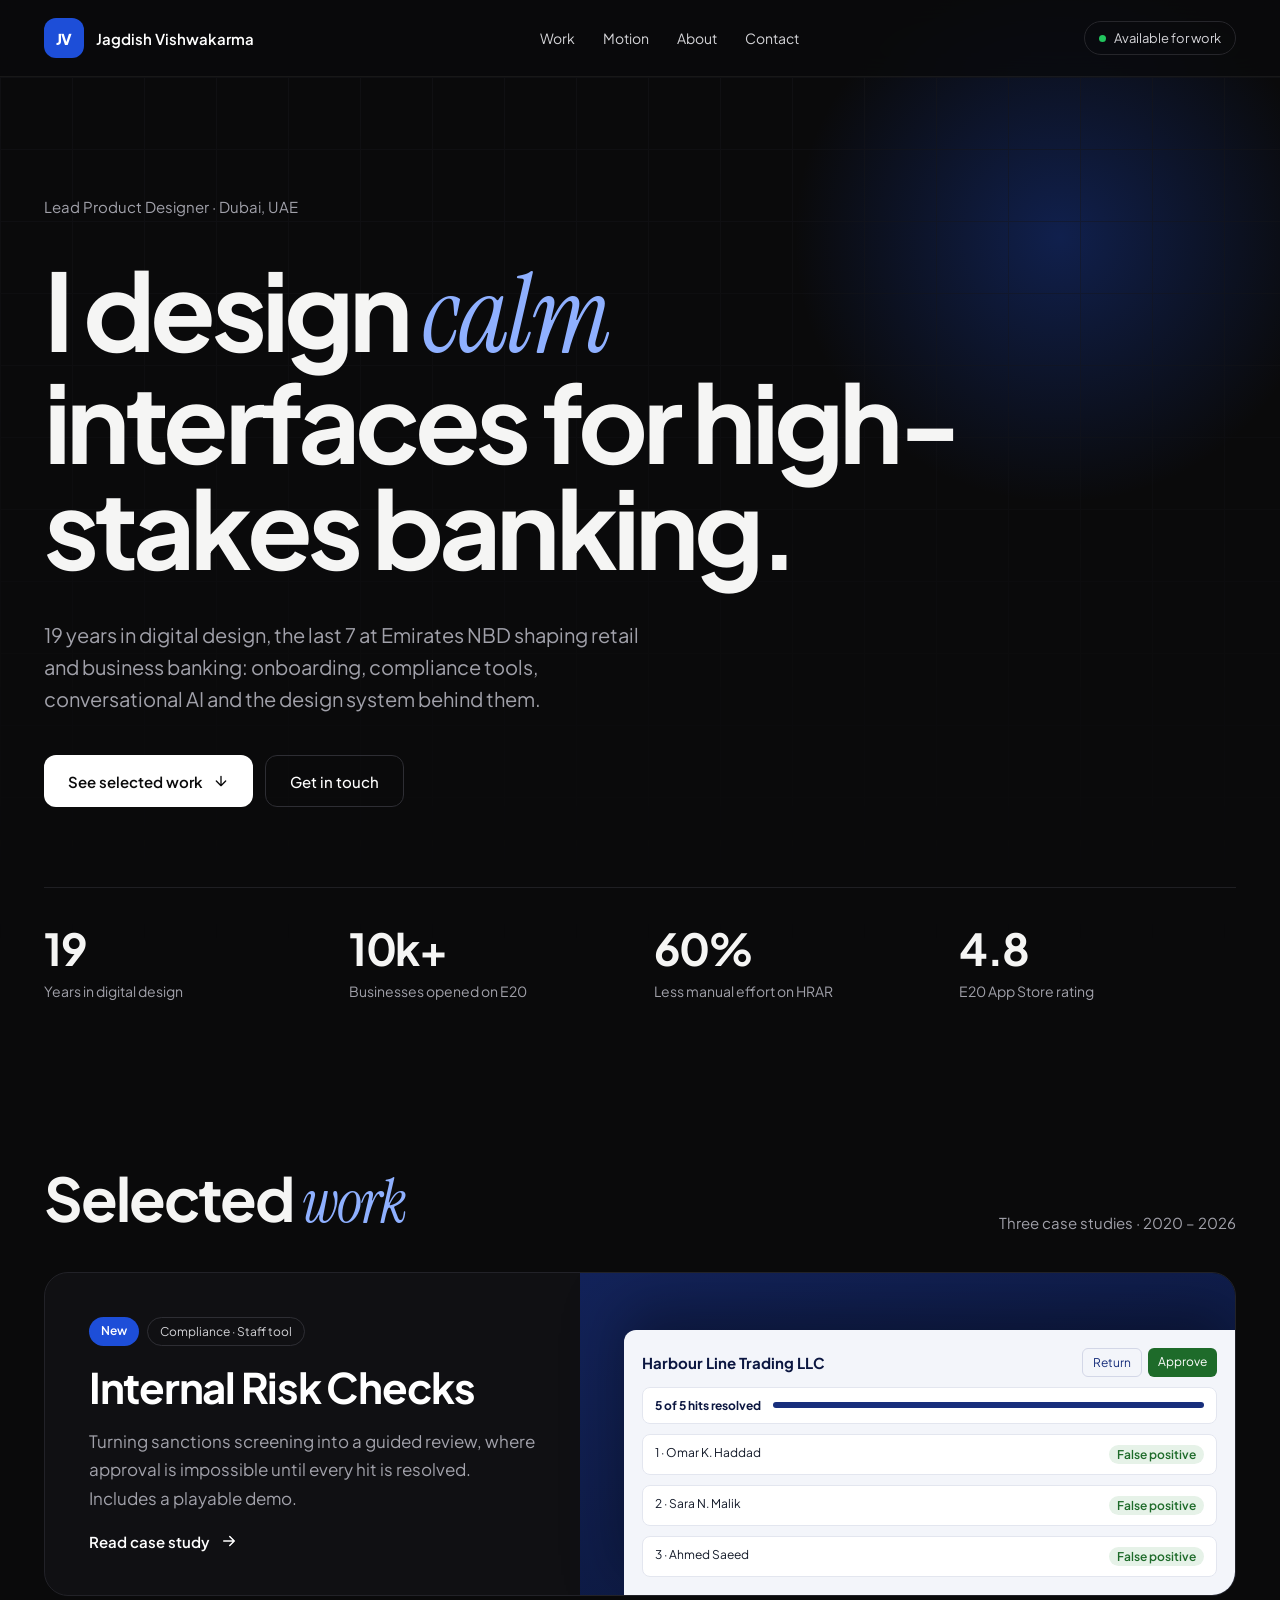
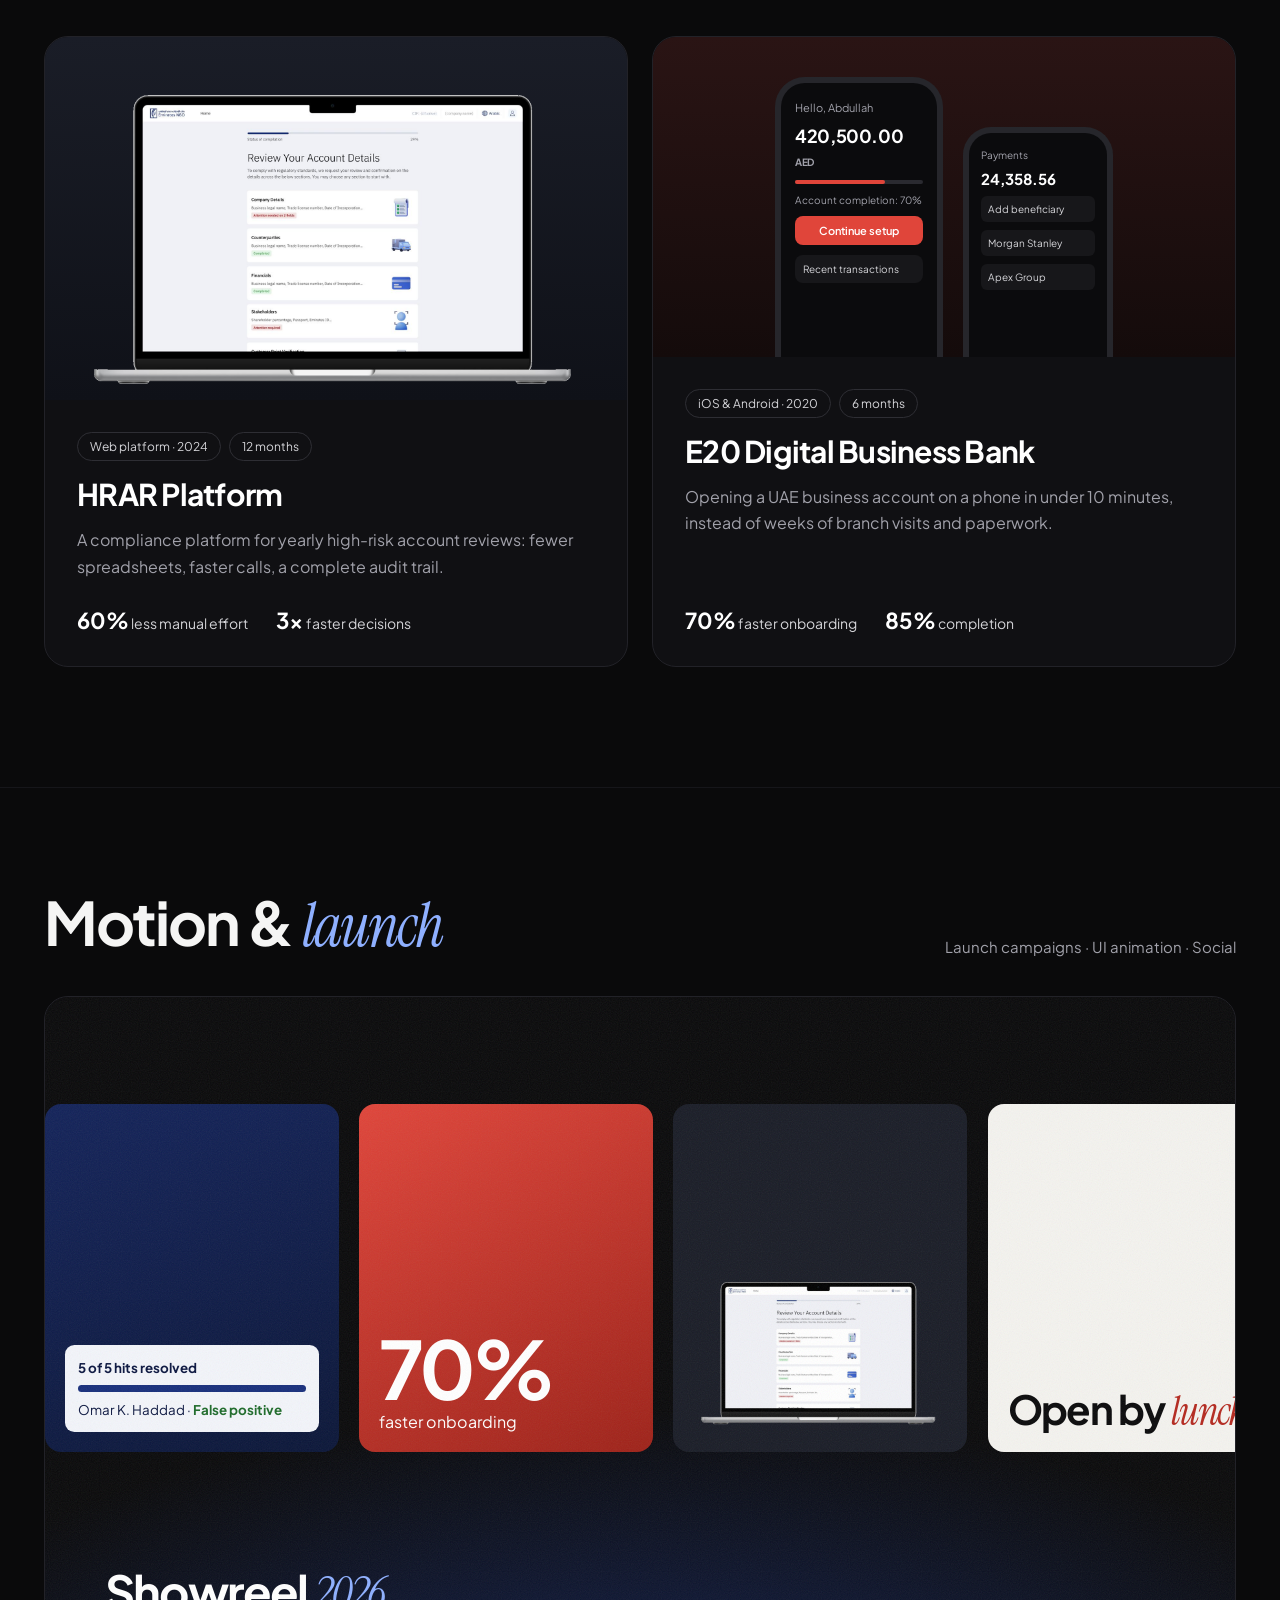
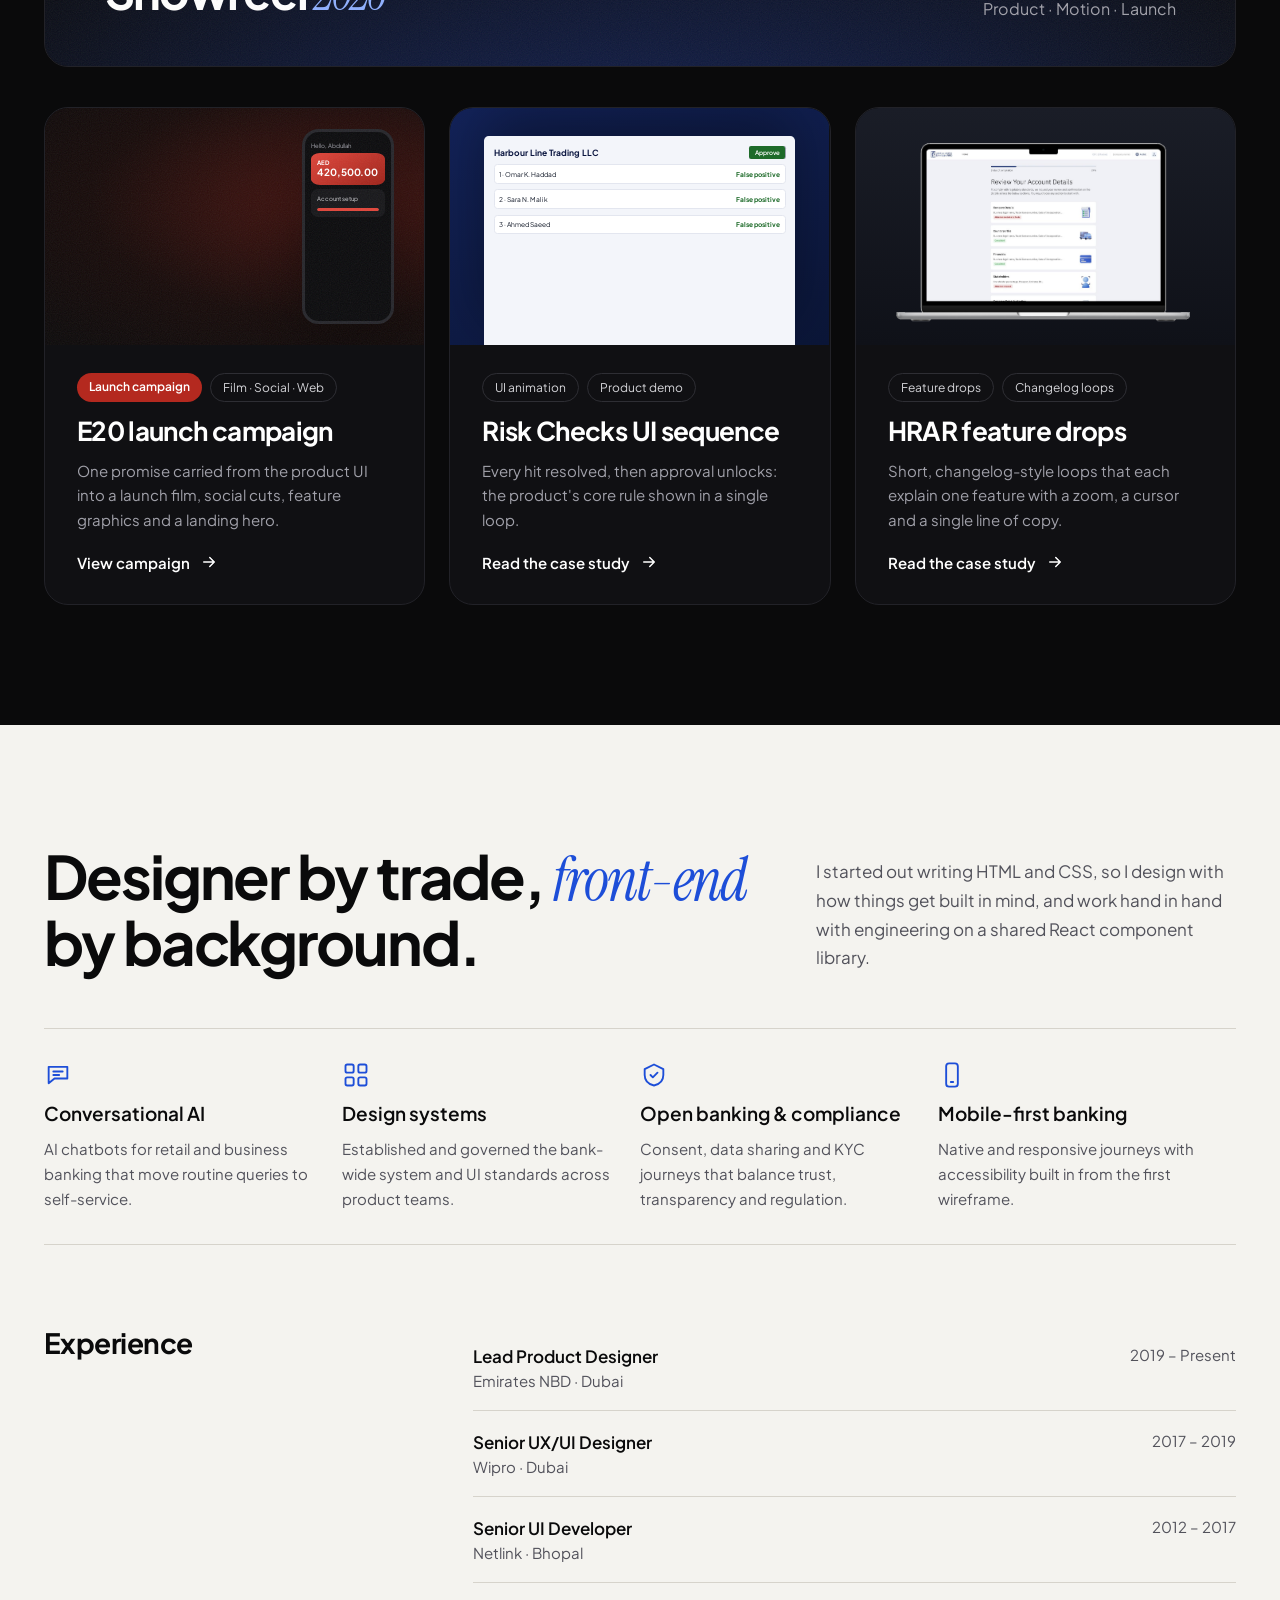
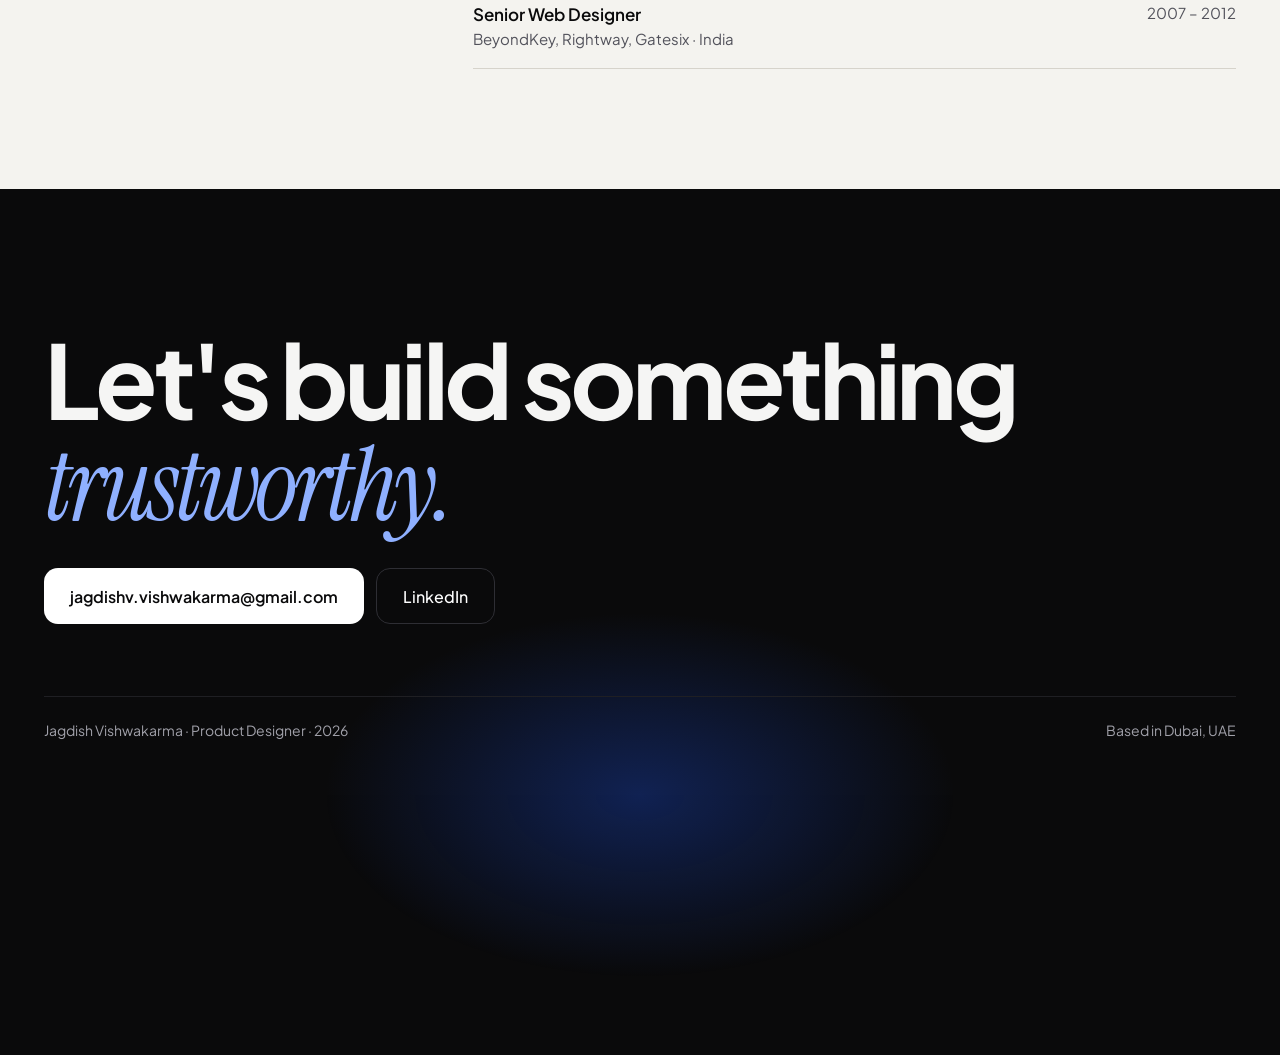
==== commit bb5c5608: "Add Motion & Launch section and E20 launch campaign page Video slots show live CSS compositions unti" ====
--- a/index.html
+++ b/index.html
@@ -12,6 +12,7 @@
 <link rel="icon" href="data:image/svg+xml,%3Csvg xmlns='http://www.w3.org/2000/svg' viewBox='0 0 64 64'%3E%3Crect width='64' height='64' rx='16' fill='%231D4ED8'/%3E%3Ctext x='32' y='42' font-family='Arial' font-weight='800' font-size='26' fill='white' text-anchor='middle'%3EJV%3C/text%3E%3C/svg%3E">
 <link rel="preconnect" href="https://fonts.googleapis.com">
 <link href="https://fonts.googleapis.com/css2?family=Instrument+Serif:ital@0;1&amp;family=Plus+Jakarta+Sans:wght@400;500;600;700;800&amp;display=swap" rel="stylesheet">
+<link rel="stylesheet" href="assets/motion.css">
 <style>
 html{scroll-behavior:smooth}
 [id]{scroll-margin-top:84px}
@@ -25,6 +26,7 @@
 .rise{animation:rise .9s cubic-bezier(.2,.7,.2,1) both}
 .card-link{transition:transform .35s cubic-bezier(.2,.7,.2,1),border-color .35s}
 .card-link:hover{transform:translateY(-4px);border-color:#3A4870 !important}
+.reel-tile{flex:none;width:44cqh;height:100%;border-radius:2.4cqh;overflow:hidden;padding:3cqh;display:flex;flex-direction:column;justify-content:flex-end;gap:1cqh}
 @media (prefers-reduced-motion: reduce){.rise,.card-link{animation:none;transition:none}html{scroll-behavior:auto}}
 </style>
 </head>
@@ -40,6 +42,7 @@
       </a>
       <nav aria-label="Main" style="display: flex; align-items: center; gap: 28px; font-size: 14px">
         <a href="#work" style="color: #D4D4D8; text-decoration: none">Work</a>
+        <a href="#motion" style="color: #D4D4D8; text-decoration: none">Motion</a>
         <a href="#about" style="color: #D4D4D8; text-decoration: none">About</a>
         <a href="#contact" style="color: #D4D4D8; text-decoration: none">Contact</a>
       </nav>
@@ -152,6 +155,118 @@
     </div>
   </section>
 
+  <!-- Motion & Launch -->
+  <section id="motion" style="background: #0A0A0B; border-top: 1px solid #16161A">
+    <div style="max-width: 1240px; margin: 0 auto; padding: 104px 24px 120px; display: flex; flex-direction: column; gap: 40px">
+      <div style="display: flex; flex-wrap: wrap; justify-content: space-between; align-items: flex-end; gap: 16px">
+        <h2 style="margin: 0; font-size: clamp(36px, 5vw, 60px); line-height: 1; font-weight: 700; letter-spacing: -0.035em">Motion &amp; <span style="font-family: 'Instrument Serif', Georgia, serif; font-style: italic; font-weight: 400; color: #8FB0FF">launch</span></h2>
+        <span style="font-size: 15px; color: #A1A1AA">Launch campaigns · UI animation · Social</span>
+      </div>
+
+      <!-- Showreel -->
+      <div>
+        <figure class="slot grain" style="aspect-ratio: 16 / 9; border-radius: 24px">
+          <div class="slot-comp" aria-hidden="true" style="background: radial-gradient(110% 90% at 50% 120%, #13235A 0%, #0A0A0B 65%)">
+            <div class="m-pan-track" style="position: absolute; top: 16cqh; left: 0; height: 52cqh; display: flex; gap: 3cqh; width: max-content; padding-right: 3cqh; animation: m-pan 24s linear infinite">
+              <!-- tiles, repeated twice for a seamless loop -->
+              <span class="reel-tile" style="background: linear-gradient(160deg, #13235A, #0B1638)"><span style="background: #F3F5FA; color: #0B1640; border-radius: 1.4cqh; padding: 2cqh; display: flex; flex-direction: column; gap: 1.4cqh; font-size: 2cqh; width: 100%"><b>5 of 5 hits resolved</b><i style="height: 1cqh; background: #182F7C; border-radius: 99px"></i><span>Omar K. Haddad · <b style="color: #1E6B2A">False positive</b></span></span></span>
+              <span class="reel-tile" style="background: linear-gradient(150deg, #E0453A, #9E2219); color: #FFFFFF"><b style="font-size: 12cqh; letter-spacing: -.06em; line-height: .9">70%</b><span style="font-size: 2.4cqh">faster onboarding</span></span>
+              <span class="reel-tile" style="background: #1A1D27"><img src="assets/hrar-laptop-review.png" alt="" style="width: 100%; display: block"></span>
+              <span class="reel-tile" style="background: #F4F3EF; color: #0A0A0B"><b style="font-size: 6cqh; letter-spacing: -.04em; line-height: 1">Open by <span style="font-family: 'Instrument Serif', Georgia, serif; font-style: italic; font-weight: 400; color: #B4291F">lunch.</span></b></span>
+              <span class="reel-tile" style="background: #101013; border: 1px solid #2E2E34; color: #FFFFFF"><b style="font-size: 12cqh; letter-spacing: -.06em; line-height: .9">3×</b><span style="font-size: 2.4cqh; color: #A1A1AA">faster decisions on HRAR</span></span>
+              <span class="reel-tile" style="background: linear-gradient(160deg, #13235A, #0B1638)"><span style="background: #F3F5FA; color: #0B1640; border-radius: 1.4cqh; padding: 2cqh; display: flex; flex-direction: column; gap: 1.4cqh; font-size: 2cqh; width: 100%"><b>5 of 5 hits resolved</b><i style="height: 1cqh; background: #182F7C; border-radius: 99px"></i><span>Omar K. Haddad · <b style="color: #1E6B2A">False positive</b></span></span></span>
+              <span class="reel-tile" style="background: linear-gradient(150deg, #E0453A, #9E2219); color: #FFFFFF"><b style="font-size: 12cqh; letter-spacing: -.06em; line-height: .9">70%</b><span style="font-size: 2.4cqh">faster onboarding</span></span>
+              <span class="reel-tile" style="background: #1A1D27"><img src="assets/hrar-laptop-review.png" alt="" style="width: 100%; display: block"></span>
+              <span class="reel-tile" style="background: #F4F3EF; color: #0A0A0B"><b style="font-size: 6cqh; letter-spacing: -.04em; line-height: 1">Open by <span style="font-family: 'Instrument Serif', Georgia, serif; font-style: italic; font-weight: 400; color: #B4291F">lunch.</span></b></span>
+              <span class="reel-tile" style="background: #101013; border: 1px solid #2E2E34; color: #FFFFFF"><b style="font-size: 12cqh; letter-spacing: -.06em; line-height: .9">3×</b><span style="font-size: 2.4cqh; color: #A1A1AA">faster decisions on HRAR</span></span>
+            </div>
+            <div style="position: absolute; left: 5cqw; right: 5cqw; bottom: 7cqh; display: flex; justify-content: space-between; align-items: flex-end; gap: 3cqw">
+              <span style="font-size: 7cqh; line-height: 1; font-weight: 700; letter-spacing: -.04em; color: #FFFFFF">Showreel <span style="font-family: 'Instrument Serif', Georgia, serif; font-style: italic; font-weight: 400; color: #8FB0FF">2026</span></span>
+              <span style="font-size: 2.4cqh; color: #A1A1AA">Product · Motion · Launch</span>
+            </div>
+          </div>
+          <video class="slot-video" data-src="assets/motion/showreel.mp4" data-controls aria-label="Showreel 2026"></video>
+          <span class="slot-tag">assets/motion/showreel.mp4 · 16:9 · 1920×1080 · 45–60s</span>
+        </figure>
+      </div>
+
+      <div style="display: grid; grid-template-columns: repeat(auto-fit, minmax(min(340px, 100%), 1fr)); gap: 24px">
+        <!-- E20 launch -->
+        <a href="e20-launch.html" class="card-link" style="display: flex; flex-direction: column; text-decoration: none; color: inherit; background: #101013; border: 1px solid #222228; border-radius: 24px; overflow: hidden">
+          <figure class="slot grain" style="aspect-ratio: 16 / 10; border: 0; border-radius: 0">
+            <div class="slot-comp" aria-hidden="true" style="background: radial-gradient(120% 90% at 78% 40%, #4A1410 0%, #170B0A 55%, #0A0A0B 100%)">
+              <div style="position: absolute; left: 7cqw; top: 50%; transform: translateY(-50%); display: flex; flex-direction: column; gap: 2cqh; width: 54cqw">
+                <span class="m-loop m-rise" style="font-size: 9cqh; line-height: 1; font-weight: 700; letter-spacing: -.045em; color: #FFFFFF">Open a business account</span>
+                <span class="m-loop m-rise" style="animation-delay: .25s; font-family: 'Instrument Serif', Georgia, serif; font-style: italic; font-size: 10cqh; line-height: 1; color: #FF8A7E">in 10 minutes.</span>
+              </div>
+              <div class="mini-phone m-float" style="height: 82cqh; right: 8cqw; top: 9cqh">
+                <span class="mp-hello">Hello, Abdullah</span>
+                <span class="mp-bal">AED<b>420,500.00</b></span>
+                <span class="mp-card">Account setup<span class="mp-bar"><i class="m-loop" style="width: 100%; animation-name: m-fill"></i></span></span>
+              </div>
+            </div>
+            <video class="slot-video" data-src="assets/motion/e20-launch-loop.mp4" aria-label="E20 launch campaign loop"></video>
+            <span class="slot-tag">e20-launch-loop.mp4 · 16:10 · 1600×1000</span>
+          </figure>
+          <div style="padding: 28px 32px 32px; display: flex; flex-direction: column; gap: 12px; flex: 1">
+            <span style="display: flex; flex-wrap: wrap; gap: 8px"><span style="font-size: 12px; font-weight: 600; color: #FFFFFF; background: #B4291F; border-radius: 999px; padding: 6px 12px">Launch campaign</span><span style="font-size: 12px; color: #D4D4D8; border: 1px solid #2E2E34; border-radius: 999px; padding: 6px 12px">Film · Social · Web</span></span>
+            <h3 style="margin: 0; font-size: 26px; font-weight: 700; letter-spacing: -0.025em; color: #FFFFFF">E20 launch campaign</h3>
+            <p style="margin: 0; font-size: 15px; line-height: 1.65; color: #A1A1AA">One promise carried from the product UI into a launch film, social cuts, feature graphics and a landing hero.</p>
+            <span style="margin-top: auto; padding-top: 8px; display: flex; align-items: center; gap: 10px; font-size: 15px; font-weight: 600; color: #FFFFFF">View campaign
+              <svg width="18" height="18" viewBox="0 0 24 24" fill="none" stroke="currentColor" stroke-width="2" stroke-linecap="round" stroke-linejoin="round"><path d="M5 12h14M13 6l6 6-6 6"></path></svg>
+            </span>
+          </div>
+        </a>
+
+        <!-- Risk checks UI sequence -->
+        <div style="display: flex; flex-direction: column; background: #101013; border: 1px solid #222228; border-radius: 24px; overflow: hidden">
+          <figure class="slot" style="aspect-ratio: 16 / 10; border: 0; border-radius: 0">
+            <div class="slot-comp" aria-hidden="true" style="background: linear-gradient(160deg, #13235A 0%, #0B1638 100%)">
+              <div style="position: absolute; left: 9cqw; right: 9cqw; top: 12cqh; bottom: 0; background: #F3F5FA; border-radius: 2cqh 2cqh 0 0; padding: 4cqh; color: #111827; display: flex; flex-direction: column; gap: 2.4cqh; box-shadow: 0 -20px 60px rgba(0,0,0,.35)">
+                <span style="display: flex; justify-content: space-between; align-items: center"><b style="font-size: 3.6cqh; color: #0B1640">Harbour Line Trading LLC</b><span style="position: relative; font-size: 2.6cqh; font-weight: 600; border-radius: 1cqh; padding: 1.2cqh 2.4cqh; color: #FFFFFF; background: #9CA3AF"><span class="m-loop" style="animation-name: m-tick; position: absolute; inset: 0; border-radius: inherit; background: #1E6B2A"></span><span style="position: relative">Approve</span></span></span>
+                <span style="background: #FFFFFF; border: 1px solid #E3E6EF; border-radius: 1.4cqh; padding: 2cqh; display: flex; justify-content: space-between; font-size: 2.8cqh">1 · Omar K. Haddad<b class="m-loop" style="animation-name: m-tick; animation-delay: -3.2s; color: #1E6B2A">False positive</b></span>
+                <span style="background: #FFFFFF; border: 1px solid #E3E6EF; border-radius: 1.4cqh; padding: 2cqh; display: flex; justify-content: space-between; font-size: 2.8cqh">2 · Sara N. Malik<b class="m-loop" style="animation-name: m-tick; animation-delay: -2.2s; color: #1E6B2A">False positive</b></span>
+                <span style="background: #FFFFFF; border: 1px solid #E3E6EF; border-radius: 1.4cqh; padding: 2cqh; display: flex; justify-content: space-between; font-size: 2.8cqh">3 · Ahmed Saeed<b class="m-loop" style="animation-name: m-tick; animation-delay: -1.2s; color: #1E6B2A">False positive</b></span>
+              </div>
+            </div>
+            <video class="slot-video" data-src="assets/motion/risk-checks-sequence.mp4" aria-label="Risk Checks UI sequence"></video>
+            <span class="slot-tag">risk-checks-sequence.mp4 · 16:10 · 1600×1000</span>
+          </figure>
+          <div style="padding: 28px 32px 32px; display: flex; flex-direction: column; gap: 12px; flex: 1">
+            <span style="display: flex; flex-wrap: wrap; gap: 8px"><span style="font-size: 12px; color: #D4D4D8; border: 1px solid #2E2E34; border-radius: 999px; padding: 6px 12px">UI animation</span><span style="font-size: 12px; color: #D4D4D8; border: 1px solid #2E2E34; border-radius: 999px; padding: 6px 12px">Product demo</span></span>
+            <h3 style="margin: 0; font-size: 26px; font-weight: 700; letter-spacing: -0.025em; color: #FFFFFF">Risk Checks UI sequence</h3>
+            <p style="margin: 0; font-size: 15px; line-height: 1.65; color: #A1A1AA">Every hit resolved, then approval unlocks: the product's core rule shown in a single loop.</p>
+            <a href="risk-checks.html" style="margin-top: auto; padding-top: 8px; display: flex; align-items: center; gap: 10px; font-size: 15px; font-weight: 600; color: #FFFFFF; text-decoration: none">Read the case study
+              <svg width="18" height="18" viewBox="0 0 24 24" fill="none" stroke="currentColor" stroke-width="2" stroke-linecap="round" stroke-linejoin="round"><path d="M5 12h14M13 6l6 6-6 6"></path></svg>
+            </a>
+          </div>
+        </div>
+
+        <!-- HRAR feature drop -->
+        <div style="display: flex; flex-direction: column; background: #101013; border: 1px solid #222228; border-radius: 24px; overflow: hidden">
+          <figure class="slot" style="aspect-ratio: 16 / 10; border: 0; border-radius: 0">
+            <div class="slot-comp" aria-hidden="true" style="background: linear-gradient(180deg, #1A1D27 0%, #0F1118 100%)">
+              <div class="m-loop" style="position: absolute; inset: 10cqh 8cqw 0; animation-name: m-zoom; transform-origin: 70% 40%">
+                <img src="assets/hrar-laptop-review.png" alt="" style="width: 100%; display: block">
+              </div>
+              <span class="m-loop m-pop" style="animation-delay: 1.6s; position: absolute; right: 7cqw; top: 9cqh; font-size: 2.8cqh; font-weight: 600; color: #0A0A0B; background: #FFFFFF; border-radius: 99px; padding: 1.4cqh 2.6cqh; box-shadow: 0 10px 30px rgba(0,0,0,.4)">New · Bulk review</span>
+            </div>
+            <video class="slot-video" data-src="assets/motion/hrar-feature-drop.mp4" aria-label="HRAR feature drop loop"></video>
+            <span class="slot-tag">hrar-feature-drop.mp4 · 16:10 · 1600×1000</span>
+          </figure>
+          <div style="padding: 28px 32px 32px; display: flex; flex-direction: column; gap: 12px; flex: 1">
+            <span style="display: flex; flex-wrap: wrap; gap: 8px"><span style="font-size: 12px; color: #D4D4D8; border: 1px solid #2E2E34; border-radius: 999px; padding: 6px 12px">Feature drops</span><span style="font-size: 12px; color: #D4D4D8; border: 1px solid #2E2E34; border-radius: 999px; padding: 6px 12px">Changelog loops</span></span>
+            <h3 style="margin: 0; font-size: 26px; font-weight: 700; letter-spacing: -0.025em; color: #FFFFFF">HRAR feature drops</h3>
+            <p style="margin: 0; font-size: 15px; line-height: 1.65; color: #A1A1AA">Short, changelog-style loops that each explain one feature with a zoom, a cursor and a single line of copy.</p>
+            <a href="hrar.html" style="margin-top: auto; padding-top: 8px; display: flex; align-items: center; gap: 10px; font-size: 15px; font-weight: 600; color: #FFFFFF; text-decoration: none">Read the case study
+              <svg width="18" height="18" viewBox="0 0 24 24" fill="none" stroke="currentColor" stroke-width="2" stroke-linecap="round" stroke-linejoin="round"><path d="M5 12h14M13 6l6 6-6 6"></path></svg>
+            </a>
+          </div>
+        </div>
+      </div>
+    </div>
+  </section>
+
   <!-- What I bring -->
   <section id="about" style="background: #F4F3EF; color: #0A0A0B">
     <div style="max-width: 1240px; margin: 0 auto; padding: 120px 24px; display: flex; flex-direction: column; gap: 56px">
@@ -213,5 +328,6 @@
     </div>
   </footer>
 </div>
+<script src="assets/motion.js"></script>
 </body>
 </html>
--- a/assets/motion.css
+++ b/assets/motion.css
@@ -0,0 +1,55 @@
+/* Motion & Launch: video slots with live CSS compositions as a fallback.
+   A slot shows its composition until the matching video in assets/motion/ loads,
+   then the video takes over. See assets/motion/README.md for file names and specs. */
+
+.slot{position:relative;margin:0;overflow:hidden;border-radius:20px;background:#101013;border:1px solid #222228;isolation:isolate}
+.slot-comp{position:absolute;inset:0;overflow:hidden}
+.slot-video{position:absolute;inset:0;width:100%;height:100%;object-fit:cover;opacity:0;transition:opacity .6s ease;background:#0A0A0B}
+.slot.has-video .slot-video{opacity:1}
+.slot.has-video .slot-comp{visibility:hidden}
+.slot-tag{position:absolute;left:12px;bottom:12px;z-index:3;display:none;max-width:calc(100% - 24px);font:500 11px/1.4 ui-monospace,SFMono-Regular,Menlo,monospace;color:#FDE68A;background:rgba(0,0,0,.72);border:1px dashed rgba(253,230,138,.5);border-radius:8px;padding:6px 9px}
+.show-slots .slot:not(.has-video) .slot-tag{display:block}
+.slot-cap{display:flex;flex-direction:column;gap:4px;padding-top:14px}
+.slot-cap strong{font-size:15px;font-weight:600;color:#FFFFFF}
+.slot-cap span{font-size:13px;color:#A1A1AA}
+.grain::after{content:"";position:absolute;inset:0;pointer-events:none;opacity:.08;background-image:url("data:image/svg+xml,%3Csvg xmlns='http://www.w3.org/2000/svg' width='160' height='160'%3E%3Cfilter id='n'%3E%3CfeTurbulence type='fractalNoise' baseFrequency='.9' numOctaves='2'/%3E%3C/filter%3E%3Crect width='160' height='160' filter='url(%23n)'/%3E%3C/svg%3E")}
+
+/* Shared motion vocabulary: one easing curve, one loop length, staggered delays */
+:root{--ease:cubic-bezier(.2,.7,.2,1);--spring:cubic-bezier(.34,1.56,.64,1);--loop:8s}
+@keyframes m-float{0%,100%{transform:translateY(0)}50%{transform:translateY(-3%)}}
+@keyframes m-rise{0%,6%{opacity:0;transform:translateY(24px)}16%,86%{opacity:1;transform:none}96%,100%{opacity:0;transform:translateY(-10px)}}
+@keyframes m-pop{0%,22%{opacity:0;transform:scale(.6)}30%{opacity:1;transform:scale(1.06)}34%,86%{opacity:1;transform:scale(1)}96%,100%{opacity:0;transform:scale(.9)}}
+@keyframes m-fill{0%,10%{width:8%}70%,100%{width:100%}}
+@keyframes m-step{0%,100%{opacity:.35}8%,30%{opacity:1}}
+@keyframes m-tick{0%,62%{opacity:0;transform:scale(.4)}70%{opacity:1;transform:scale(1.15)}76%,100%{opacity:1;transform:scale(1)}}
+@keyframes m-fan1{0%,12%{transform:translate(-50%,-50%) rotate(0)}30%,80%{transform:translate(-92%,-48%) rotate(-10deg)}96%,100%{transform:translate(-50%,-50%) rotate(0)}}
+@keyframes m-fan3{0%,12%{transform:translate(-50%,-50%) rotate(0)}30%,80%{transform:translate(-8%,-48%) rotate(10deg)}96%,100%{transform:translate(-50%,-50%) rotate(0)}}
+@keyframes m-pan{0%{transform:translateX(0)}100%{transform:translateX(-50%)}}
+@keyframes m-zoom{0%,14%{transform:scale(1)}30%,70%{transform:scale(1.14)}86%,100%{transform:scale(1)}}
+@keyframes m-cursor{0%,14%{transform:translate(0,0)}28%,40%{transform:translate(-120%,-160%)}44%{transform:translate(-120%,-160%) scale(.85)}48%,100%{transform:translate(-120%,-160%) scale(1)}}
+@keyframes m-glow{0%,100%{opacity:.55}50%{opacity:1}}
+@keyframes m-swap{0%,40%{opacity:1}48%,92%{opacity:0}100%{opacity:1}}
+@keyframes m-swap2{0%,40%{opacity:0}48%,92%{opacity:1}100%{opacity:0}}
+
+.m-loop{animation-duration:var(--loop);animation-iteration-count:infinite;animation-timing-function:var(--ease);animation-fill-mode:both}
+.m-float{animation:m-float 6s ease-in-out infinite}
+.m-rise{animation-name:m-rise}
+.m-pop{animation-name:m-pop;animation-timing-function:var(--spring)}
+
+/* Mini phone used across compositions (sizes in % of the slot height via container units) */
+.slot{container-type:size}
+.mini-phone{position:absolute;aspect-ratio:9/19;background:#0B0B0D;border:clamp(3px,1.2cqh,8px) solid #26262B;border-radius:clamp(14px,7cqh,44px);padding:4cqh 2.4cqh 0;display:flex;flex-direction:column;gap:1.6cqh;box-shadow:0 30px 80px rgba(0,0,0,.55)}
+.mini-phone *{font-size:clamp(6px,2.4cqh,13px)}
+.mp-hello{color:#A1A1AA}
+.mp-bal{background:linear-gradient(150deg,#E0453A,#9E2219);border-radius:12%/18%;padding:9%;color:#FFFFFF;font-weight:700;letter-spacing:-.02em}
+.mp-bal b{font-size:clamp(9px,4.2cqh,22px);display:block}
+.mp-card{background:#17171A;border-radius:10%/22%;padding:8%;color:#D4D4D8;display:flex;flex-direction:column;gap:6px}
+.mp-bar{height:clamp(3px,1cqh,6px);background:#2A2A30;border-radius:99px;display:flex;overflow:hidden}
+.mp-bar i{display:block;background:#E0453A;border-radius:99px}
+.mp-btn{background:#FFFFFF;color:#0A0A0B;border-radius:8px;padding:6%;text-align:center;font-weight:600}
+
+/* Respect reduced motion: freeze every composition on its resolved frame */
+@media (prefers-reduced-motion: reduce){
+  .slot-comp *,.slot-comp{animation:none !important}
+  .slot-comp .m-rise,.slot-comp .m-pop{opacity:1 !important;transform:none !important}
+}
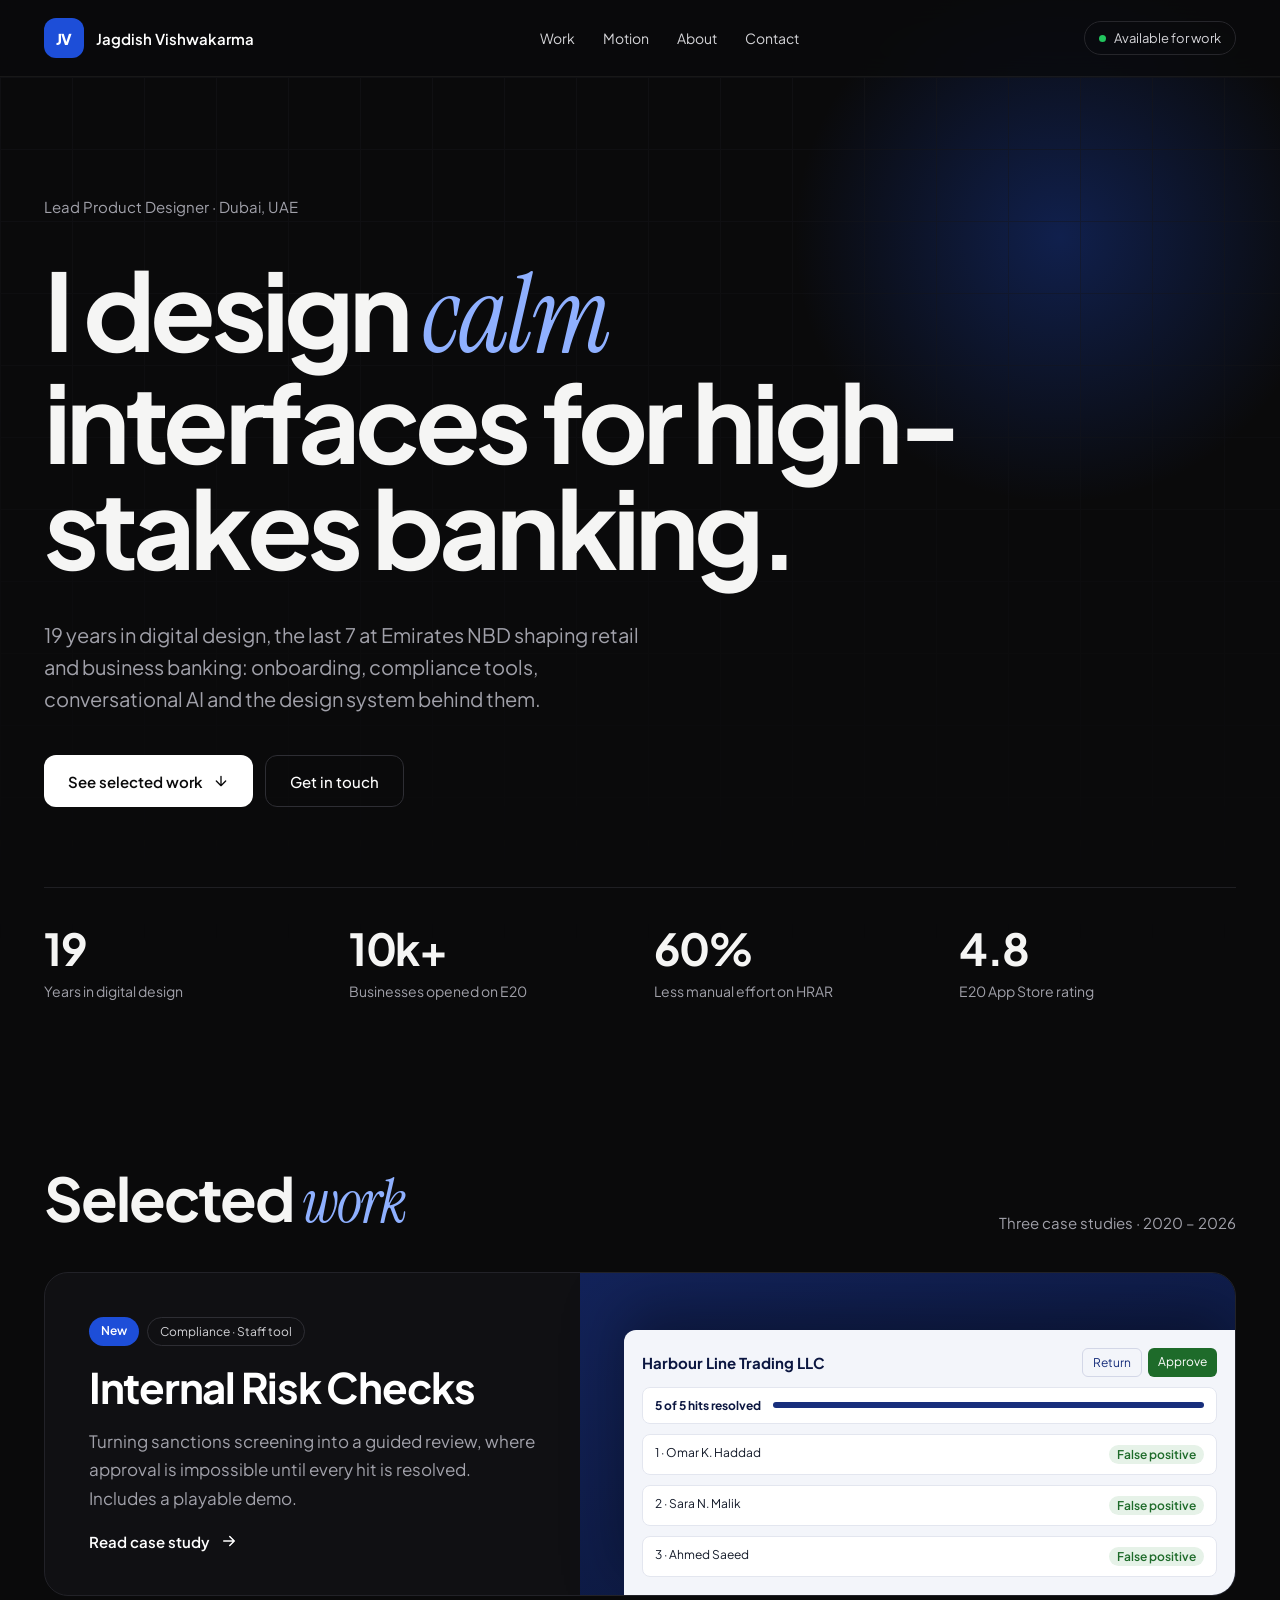
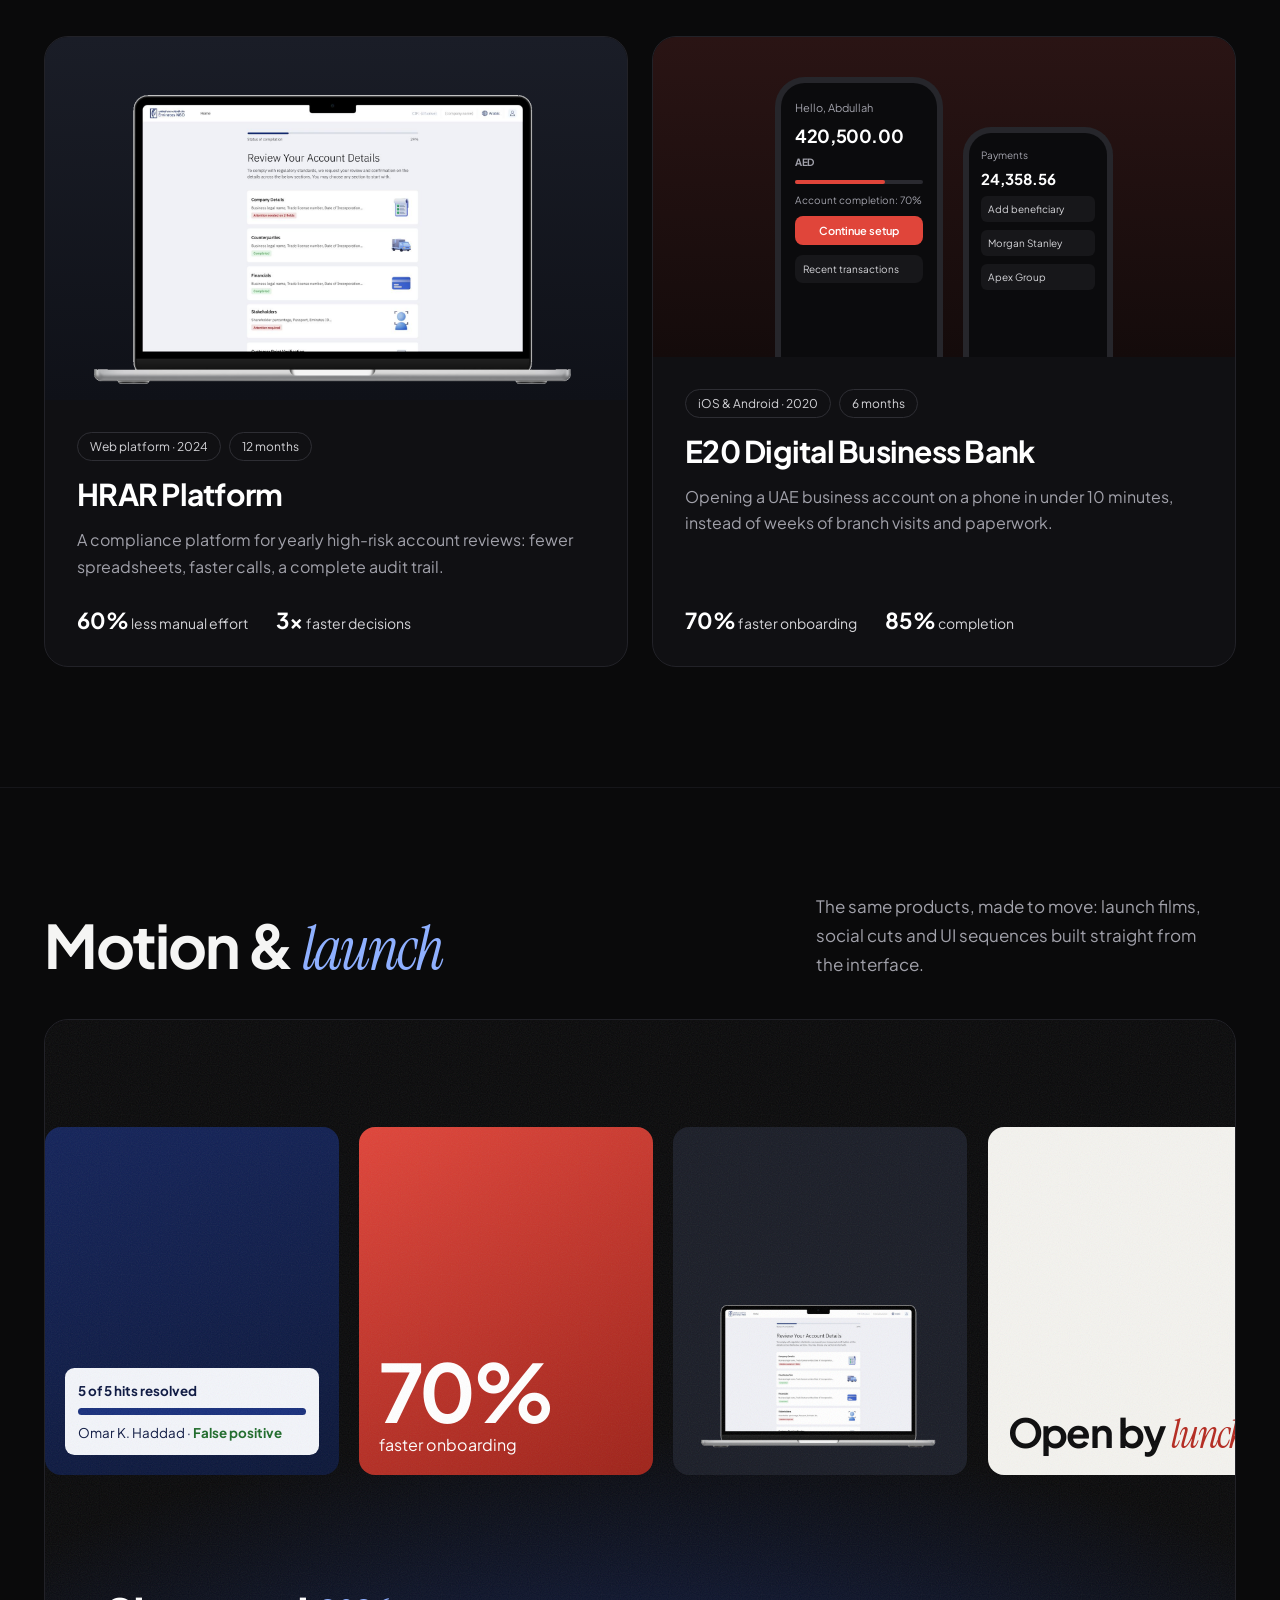
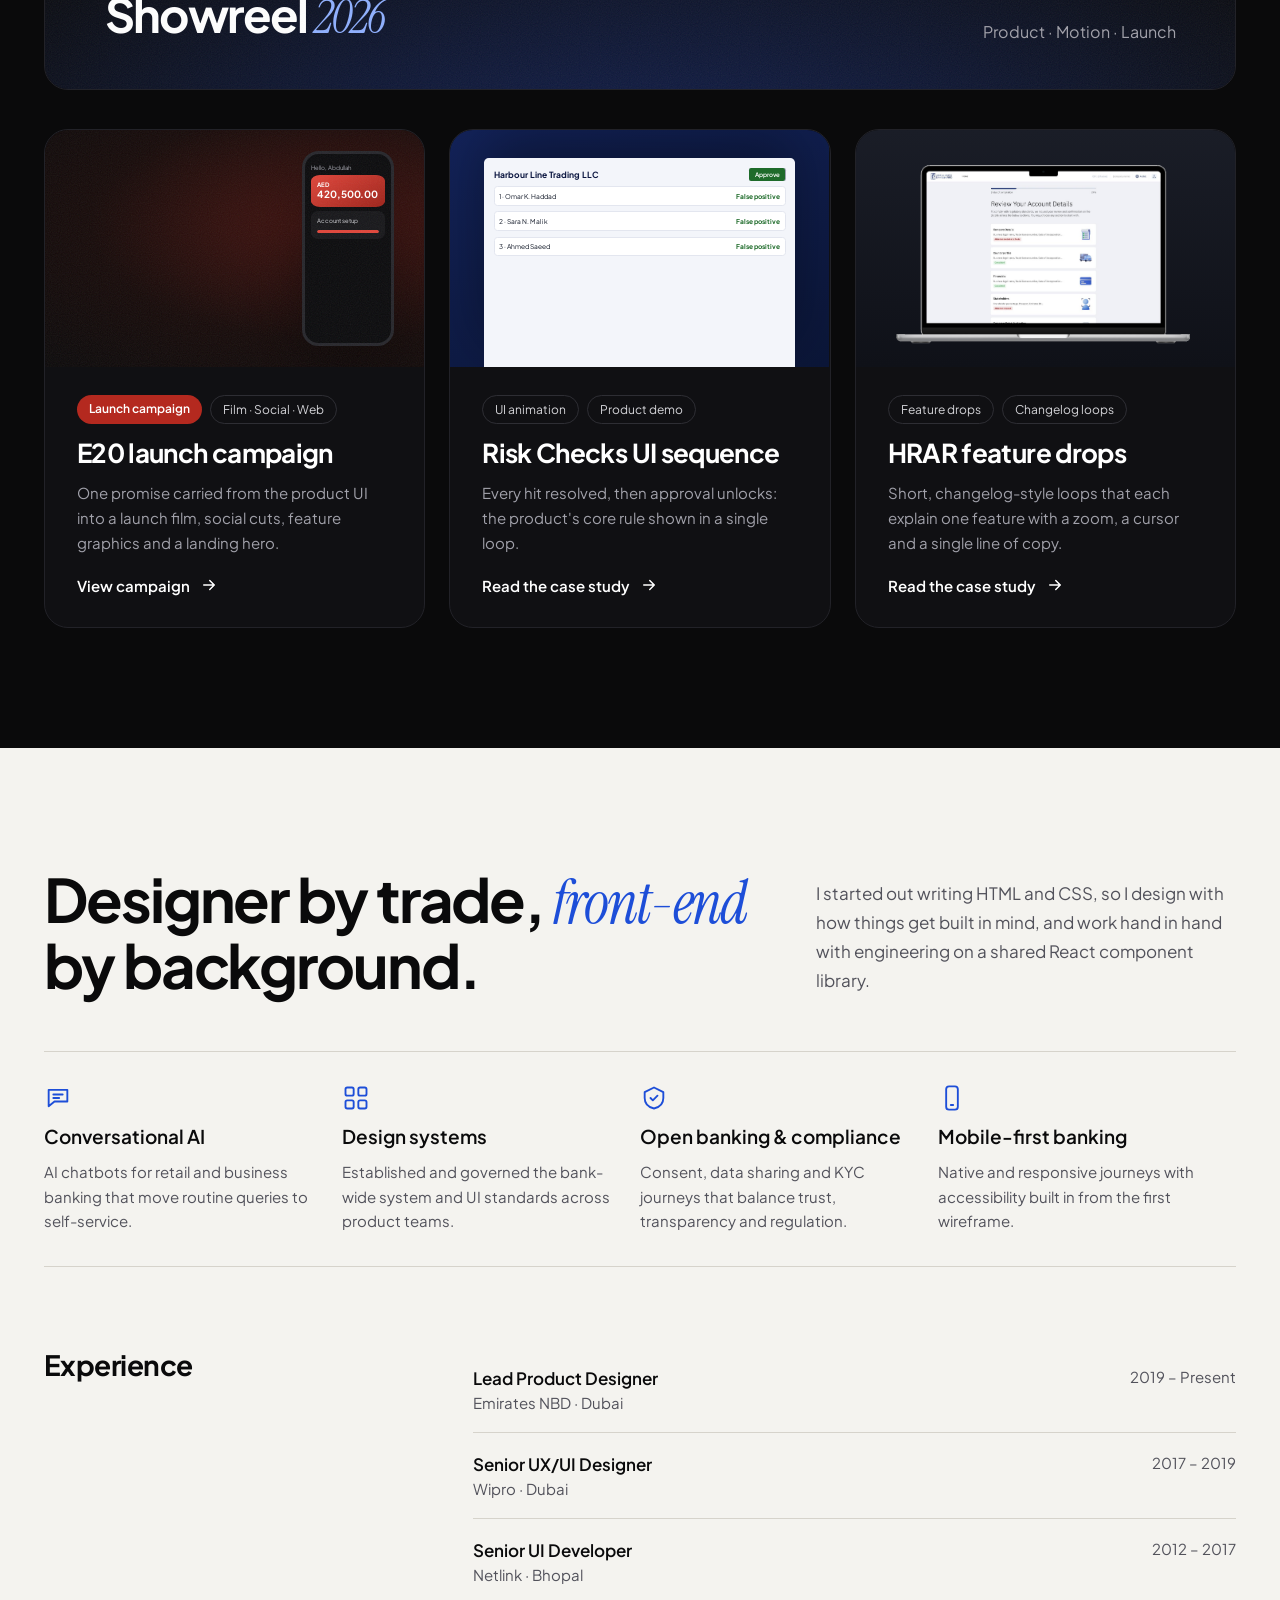
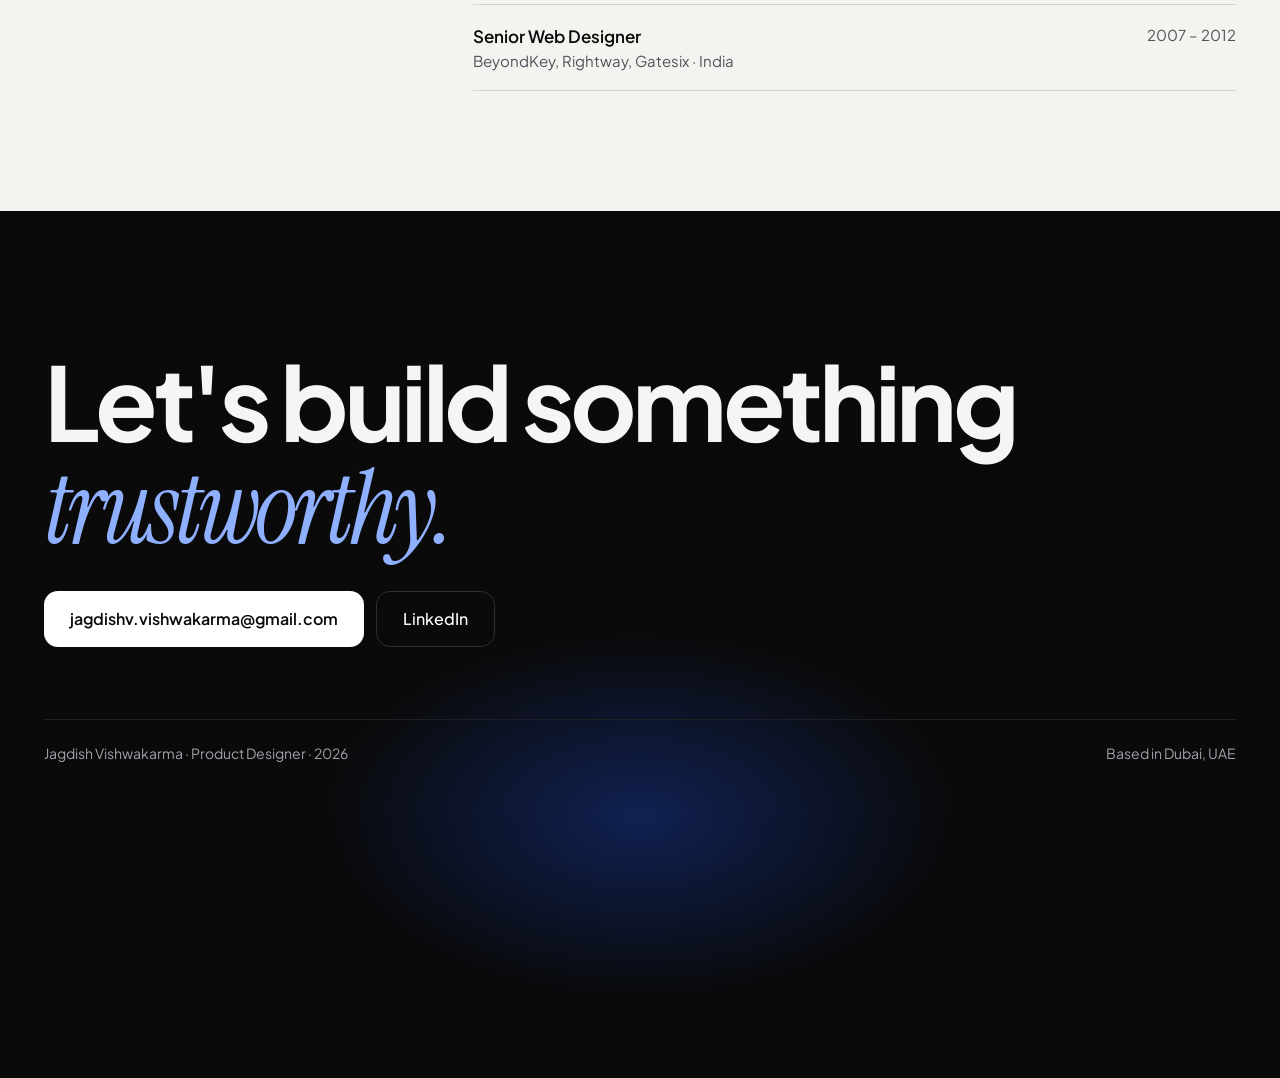
==== commit 39784274: "Replace Motion section tag line with a short intro Co-Authored-By: Claude Opus 5.5 <noreply@anthropi" ====
--- a/index.html
+++ b/index.html
@@ -158,9 +158,9 @@
   <!-- Motion & Launch -->
   <section id="motion" style="background: #0A0A0B; border-top: 1px solid #16161A">
     <div style="max-width: 1240px; margin: 0 auto; padding: 104px 24px 120px; display: flex; flex-direction: column; gap: 40px">
-      <div style="display: flex; flex-wrap: wrap; justify-content: space-between; align-items: flex-end; gap: 16px">
+      <div style="display: flex; flex-wrap: wrap; justify-content: space-between; align-items: flex-end; gap: 24px 40px">
         <h2 style="margin: 0; font-size: clamp(36px, 5vw, 60px); line-height: 1; font-weight: 700; letter-spacing: -0.035em">Motion &amp; <span style="font-family: 'Instrument Serif', Georgia, serif; font-style: italic; font-weight: 400; color: #8FB0FF">launch</span></h2>
-        <span style="font-size: 15px; color: #A1A1AA">Launch campaigns · UI animation · Social</span>
+        <p style="margin: 0; max-width: 420px; font-size: 17px; line-height: 1.7; color: #A1A1AA; text-wrap: pretty">The same products, made to move: launch films, social cuts and UI sequences built straight from the interface.</p>
       </div>
 
       <!-- Showreel -->
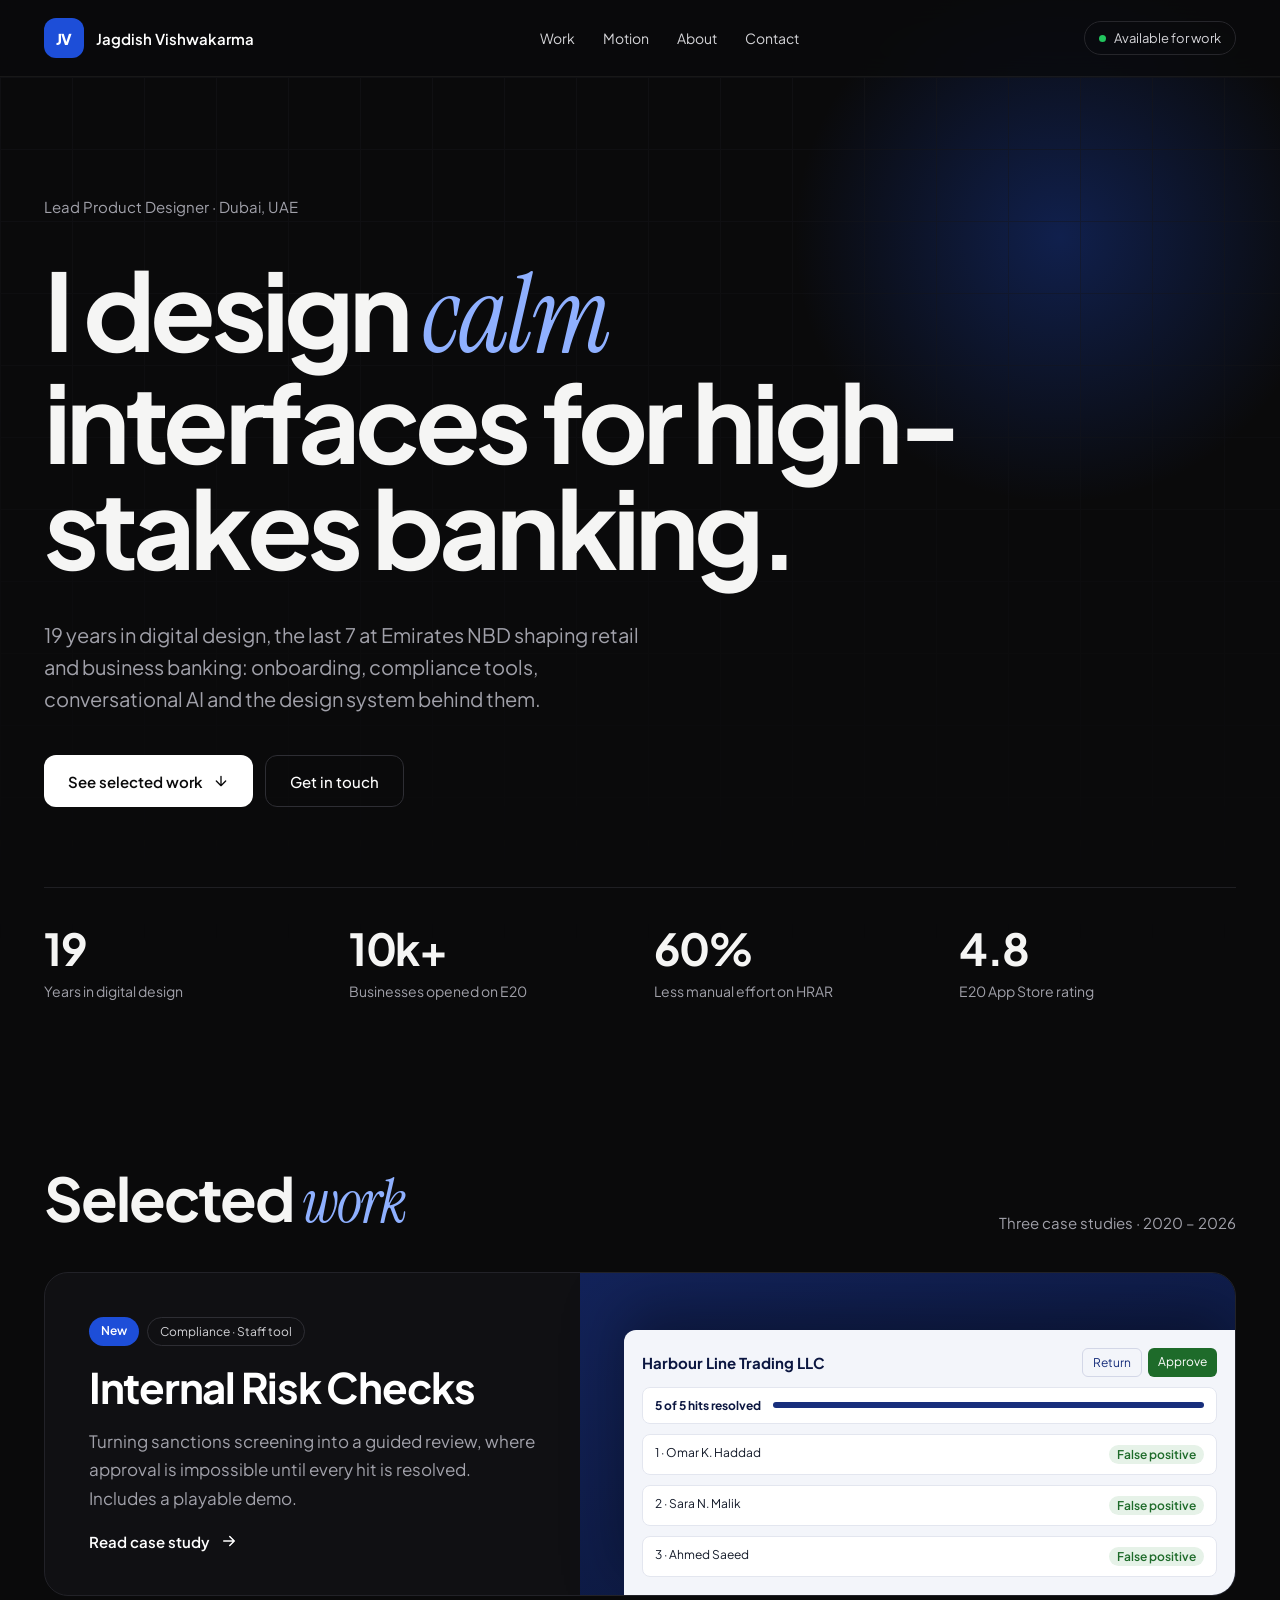
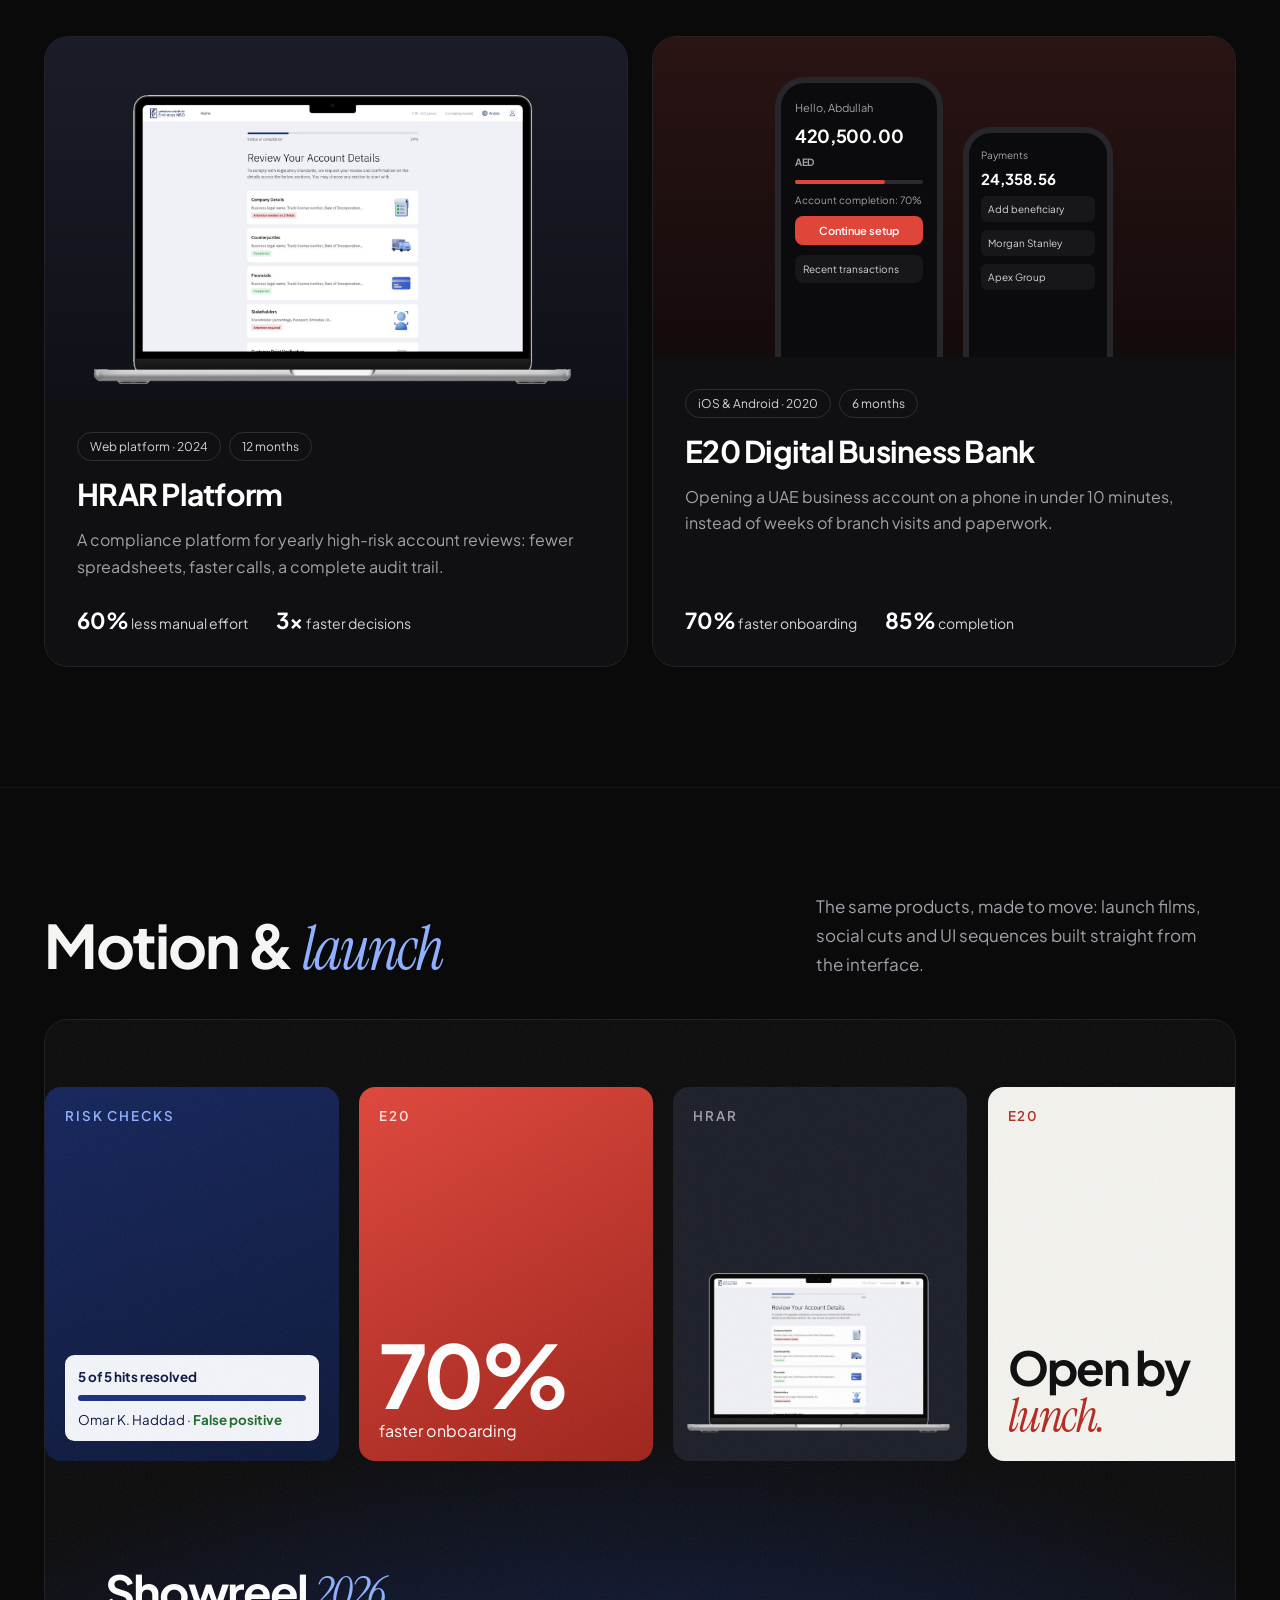
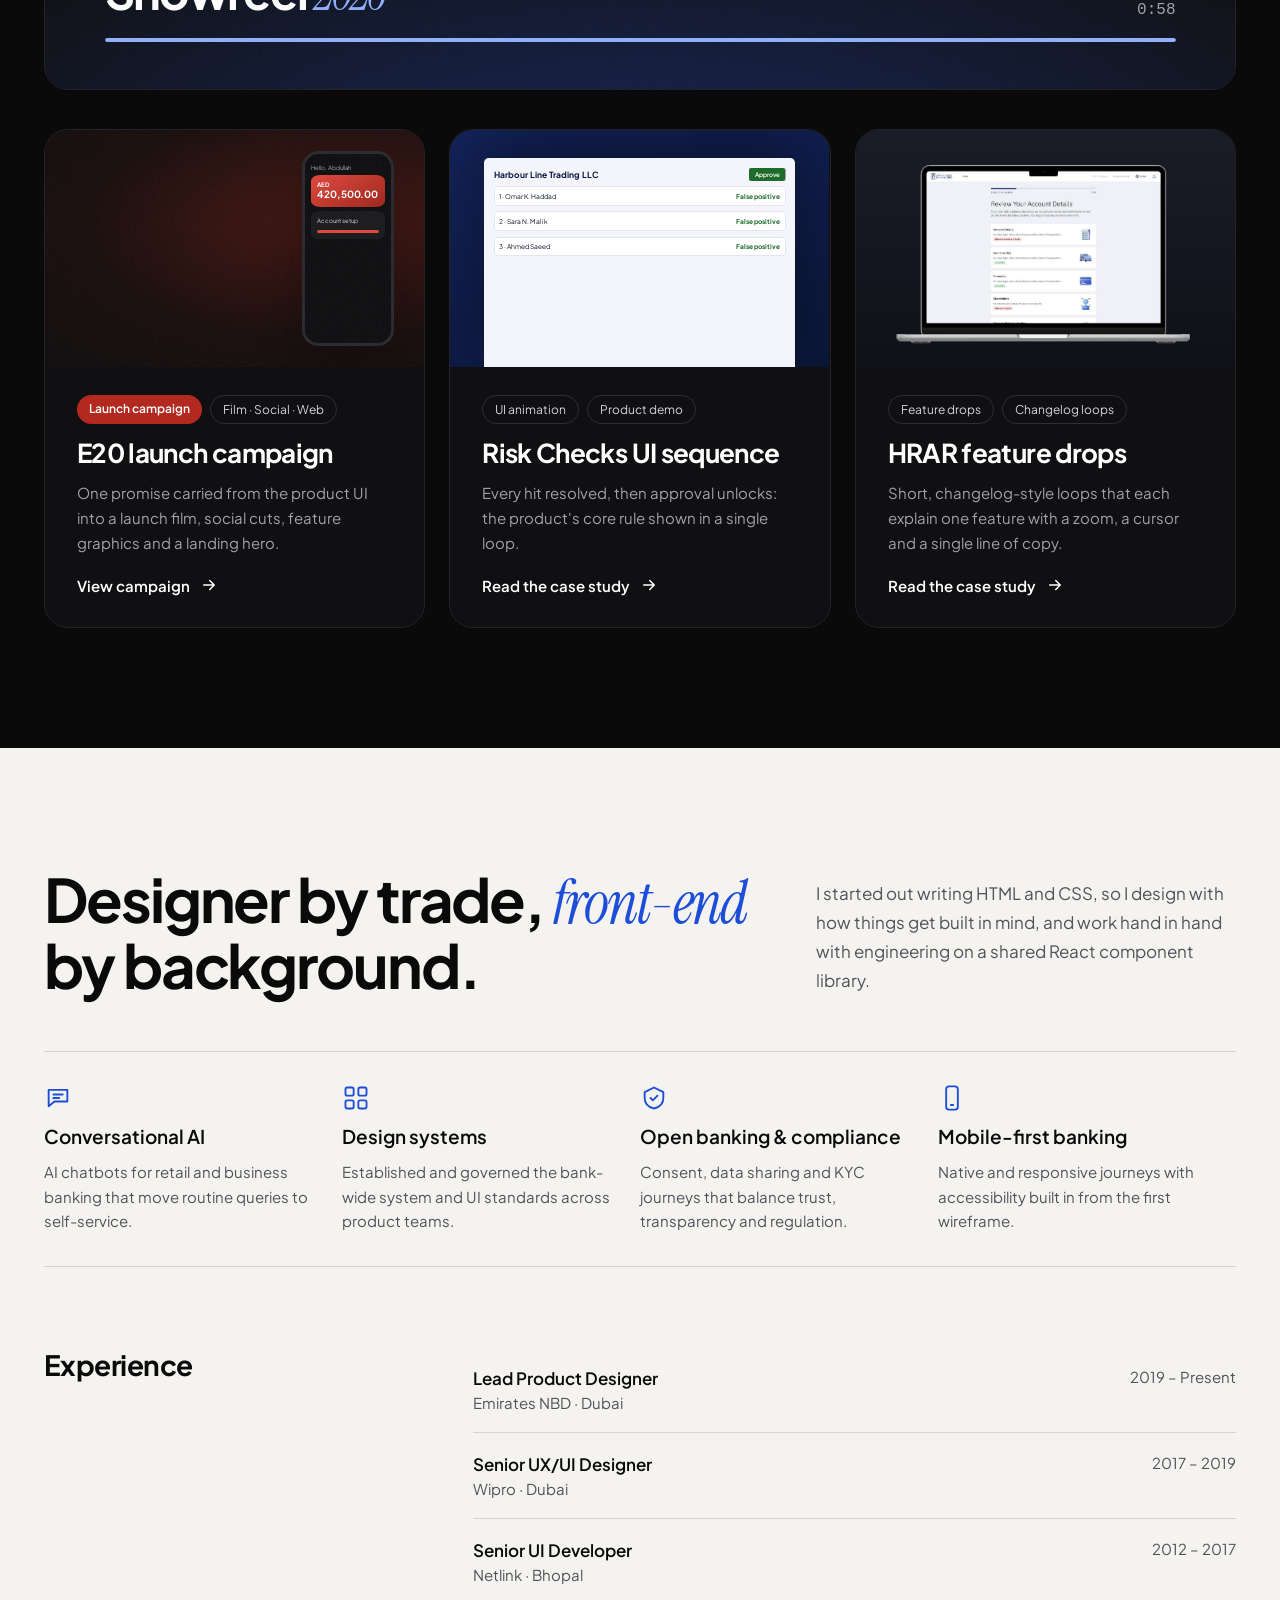
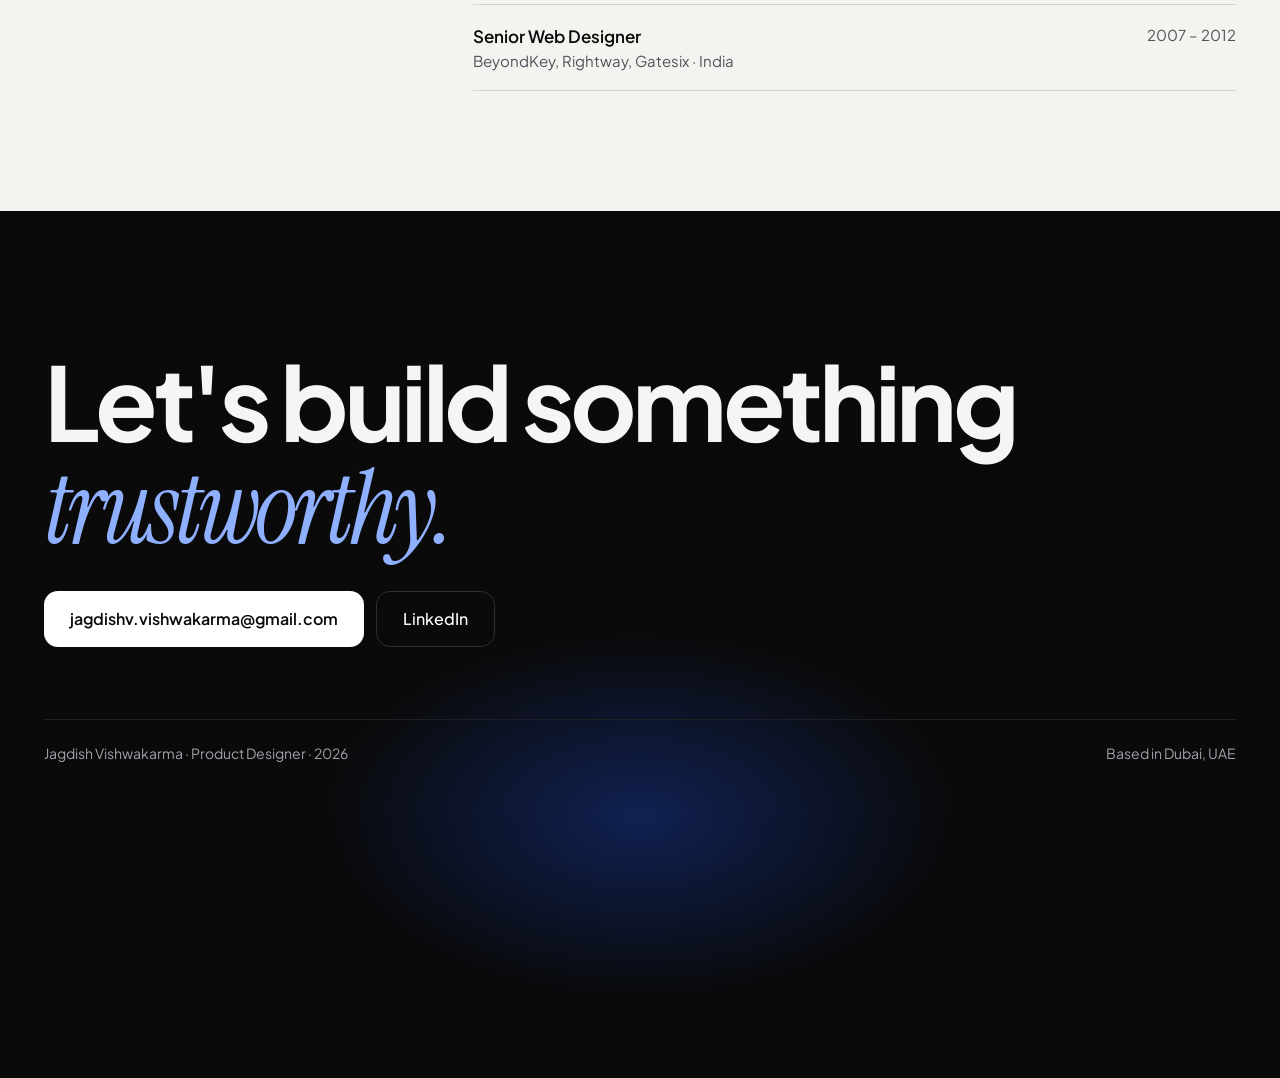
==== commit 57868c7b: "Redesign showreel placeholder: project labels and a progress bar Co-Authored-By: Claude Opus 5.5 <no" ====
--- a/index.html
+++ b/index.html
@@ -27,6 +27,8 @@
 .card-link{transition:transform .35s cubic-bezier(.2,.7,.2,1),border-color .35s}
 .card-link:hover{transform:translateY(-4px);border-color:#3A4870 !important}
 .reel-tile{flex:none;width:44cqh;height:100%;border-radius:2.4cqh;overflow:hidden;padding:3cqh;display:flex;flex-direction:column;justify-content:flex-end;gap:1cqh}
+.reel-label{margin-bottom:auto;font-size:2cqh;font-weight:600;letter-spacing:.14em;text-transform:uppercase}
+@keyframes m-scrub{from{width:0}to{width:100%}}
 @media (prefers-reduced-motion: reduce){.rise,.card-link{animation:none;transition:none}html{scroll-behavior:auto}}
 </style>
 </head>
@@ -167,22 +169,25 @@
       <div>
         <figure class="slot grain" style="aspect-ratio: 16 / 9; border-radius: 24px">
           <div class="slot-comp" aria-hidden="true" style="background: radial-gradient(110% 90% at 50% 120%, #13235A 0%, #0A0A0B 65%)">
-            <div class="m-pan-track" style="position: absolute; top: 16cqh; left: 0; height: 52cqh; display: flex; gap: 3cqh; width: max-content; padding-right: 3cqh; animation: m-pan 24s linear infinite">
+            <div class="m-pan-track" style="position: absolute; top: 10cqh; left: 0; height: 56cqh; display: flex; gap: 3cqh; width: max-content; padding-right: 3cqh; animation: m-pan 24s linear infinite">
               <!-- tiles, repeated twice for a seamless loop -->
-              <span class="reel-tile" style="background: linear-gradient(160deg, #13235A, #0B1638)"><span style="background: #F3F5FA; color: #0B1640; border-radius: 1.4cqh; padding: 2cqh; display: flex; flex-direction: column; gap: 1.4cqh; font-size: 2cqh; width: 100%"><b>5 of 5 hits resolved</b><i style="height: 1cqh; background: #182F7C; border-radius: 99px"></i><span>Omar K. Haddad · <b style="color: #1E6B2A">False positive</b></span></span></span>
-              <span class="reel-tile" style="background: linear-gradient(150deg, #E0453A, #9E2219); color: #FFFFFF"><b style="font-size: 12cqh; letter-spacing: -.06em; line-height: .9">70%</b><span style="font-size: 2.4cqh">faster onboarding</span></span>
-              <span class="reel-tile" style="background: #1A1D27"><img src="assets/hrar-laptop-review.png" alt="" style="width: 100%; display: block"></span>
-              <span class="reel-tile" style="background: #F4F3EF; color: #0A0A0B"><b style="font-size: 6cqh; letter-spacing: -.04em; line-height: 1">Open by <span style="font-family: 'Instrument Serif', Georgia, serif; font-style: italic; font-weight: 400; color: #B4291F">lunch.</span></b></span>
-              <span class="reel-tile" style="background: #101013; border: 1px solid #2E2E34; color: #FFFFFF"><b style="font-size: 12cqh; letter-spacing: -.06em; line-height: .9">3×</b><span style="font-size: 2.4cqh; color: #A1A1AA">faster decisions on HRAR</span></span>
-              <span class="reel-tile" style="background: linear-gradient(160deg, #13235A, #0B1638)"><span style="background: #F3F5FA; color: #0B1640; border-radius: 1.4cqh; padding: 2cqh; display: flex; flex-direction: column; gap: 1.4cqh; font-size: 2cqh; width: 100%"><b>5 of 5 hits resolved</b><i style="height: 1cqh; background: #182F7C; border-radius: 99px"></i><span>Omar K. Haddad · <b style="color: #1E6B2A">False positive</b></span></span></span>
-              <span class="reel-tile" style="background: linear-gradient(150deg, #E0453A, #9E2219); color: #FFFFFF"><b style="font-size: 12cqh; letter-spacing: -.06em; line-height: .9">70%</b><span style="font-size: 2.4cqh">faster onboarding</span></span>
-              <span class="reel-tile" style="background: #1A1D27"><img src="assets/hrar-laptop-review.png" alt="" style="width: 100%; display: block"></span>
-              <span class="reel-tile" style="background: #F4F3EF; color: #0A0A0B"><b style="font-size: 6cqh; letter-spacing: -.04em; line-height: 1">Open by <span style="font-family: 'Instrument Serif', Georgia, serif; font-style: italic; font-weight: 400; color: #B4291F">lunch.</span></b></span>
-              <span class="reel-tile" style="background: #101013; border: 1px solid #2E2E34; color: #FFFFFF"><b style="font-size: 12cqh; letter-spacing: -.06em; line-height: .9">3×</b><span style="font-size: 2.4cqh; color: #A1A1AA">faster decisions on HRAR</span></span>
-            </div>
-            <div style="position: absolute; left: 5cqw; right: 5cqw; bottom: 7cqh; display: flex; justify-content: space-between; align-items: flex-end; gap: 3cqw">
-              <span style="font-size: 7cqh; line-height: 1; font-weight: 700; letter-spacing: -.04em; color: #FFFFFF">Showreel <span style="font-family: 'Instrument Serif', Georgia, serif; font-style: italic; font-weight: 400; color: #8FB0FF">2026</span></span>
-              <span style="font-size: 2.4cqh; color: #A1A1AA">Product · Motion · Launch</span>
+              <span class="reel-tile" style="background: linear-gradient(160deg, #13235A, #0B1638);"><span class="reel-label" style="color: #8FB0FF">Risk Checks</span><span style="background: #F3F5FA; color: #0B1640; border-radius: 1.4cqh; padding: 2cqh; display: flex; flex-direction: column; gap: 1.4cqh; font-size: 2cqh; width: 100%"><b>5 of 5 hits resolved</b><i style="height: 1cqh; background: #182F7C; border-radius: 99px"></i><span>Omar K. Haddad · <b style="color: #1E6B2A">False positive</b></span></span></span>
+              <span class="reel-tile" style="background: linear-gradient(150deg, #E0453A, #9E2219);"><span class="reel-label" style="color: #FFE1DE">E20</span><b style="font-size: 13cqh; letter-spacing: -.06em; line-height: .9; color: #FFFFFF">70%</b><span style="font-size: 2.4cqh; color: #FFFFFF">faster onboarding</span></span>
+              <span class="reel-tile" style="background: #1A1D27; justify-content: space-between;"><span class="reel-label" style="color: #A1A1AA">HRAR</span><img src="assets/hrar-laptop-review.png" alt="" style="width: 112%; max-width: none; margin: 0 -6%; display: block"></span>
+              <span class="reel-tile" style="background: #F4F3EF;"><span class="reel-label" style="color: #B4291F">E20</span><b style="font-size: 7cqh; letter-spacing: -.04em; line-height: 1; color: #0A0A0B">Open by <span style="font-family: 'Instrument Serif', Georgia, serif; font-style: italic; font-weight: 400; color: #B4291F">lunch.</span></b></span>
+              <span class="reel-tile" style="background: #101013; border: 1px solid #2E2E34;"><span class="reel-label" style="color: #8B8B93">HRAR</span><b style="font-size: 13cqh; letter-spacing: -.06em; line-height: .9; color: #FFFFFF">3×</b><span style="font-size: 2.4cqh; color: #A1A1AA">faster decisions</span></span>
+              <span class="reel-tile" style="background: linear-gradient(160deg, #13235A, #0B1638);"><span class="reel-label" style="color: #8FB0FF">Risk Checks</span><span style="background: #F3F5FA; color: #0B1640; border-radius: 1.4cqh; padding: 2cqh; display: flex; flex-direction: column; gap: 1.4cqh; font-size: 2cqh; width: 100%"><b>5 of 5 hits resolved</b><i style="height: 1cqh; background: #182F7C; border-radius: 99px"></i><span>Omar K. Haddad · <b style="color: #1E6B2A">False positive</b></span></span></span>
+              <span class="reel-tile" style="background: linear-gradient(150deg, #E0453A, #9E2219);"><span class="reel-label" style="color: #FFE1DE">E20</span><b style="font-size: 13cqh; letter-spacing: -.06em; line-height: .9; color: #FFFFFF">70%</b><span style="font-size: 2.4cqh; color: #FFFFFF">faster onboarding</span></span>
+              <span class="reel-tile" style="background: #1A1D27; justify-content: space-between;"><span class="reel-label" style="color: #A1A1AA">HRAR</span><img src="assets/hrar-laptop-review.png" alt="" style="width: 112%; max-width: none; margin: 0 -6%; display: block"></span>
+              <span class="reel-tile" style="background: #F4F3EF;"><span class="reel-label" style="color: #B4291F">E20</span><b style="font-size: 7cqh; letter-spacing: -.04em; line-height: 1; color: #0A0A0B">Open by <span style="font-family: 'Instrument Serif', Georgia, serif; font-style: italic; font-weight: 400; color: #B4291F">lunch.</span></b></span>
+              <span class="reel-tile" style="background: #101013; border: 1px solid #2E2E34;"><span class="reel-label" style="color: #8B8B93">HRAR</span><b style="font-size: 13cqh; letter-spacing: -.06em; line-height: .9; color: #FFFFFF">3×</b><span style="font-size: 2.4cqh; color: #A1A1AA">faster decisions</span></span>
+            </div>
+            <div style="position: absolute; left: 5cqw; right: 5cqw; bottom: 7cqh; display: flex; flex-direction: column; gap: 3cqh">
+              <span style="display: flex; justify-content: space-between; align-items: flex-end; gap: 3cqw">
+                <span style="font-size: 7cqh; line-height: 1; font-weight: 700; letter-spacing: -.04em; color: #FFFFFF">Showreel <span style="font-family: 'Instrument Serif', Georgia, serif; font-style: italic; font-weight: 400; color: #8FB0FF">2026</span></span>
+                <span style="font: 500 2.4cqh/1 ui-monospace, SFMono-Regular, Menlo, monospace; font-variant-numeric: tabular-nums; color: #A1A1AA">0:58</span>
+              </span>
+              <span style="height: max(2px, .5cqh); background: rgba(255,255,255,.14); border-radius: 99px; display: flex; overflow: hidden"><i class="m-loop" style="display: block; width: 100%; background: #8FB0FF; border-radius: 99px; animation: m-scrub 24s linear infinite"></i></span>
             </div>
           </div>
           <video class="slot-video" data-src="assets/motion/showreel.mp4" data-controls aria-label="Showreel 2026"></video>
